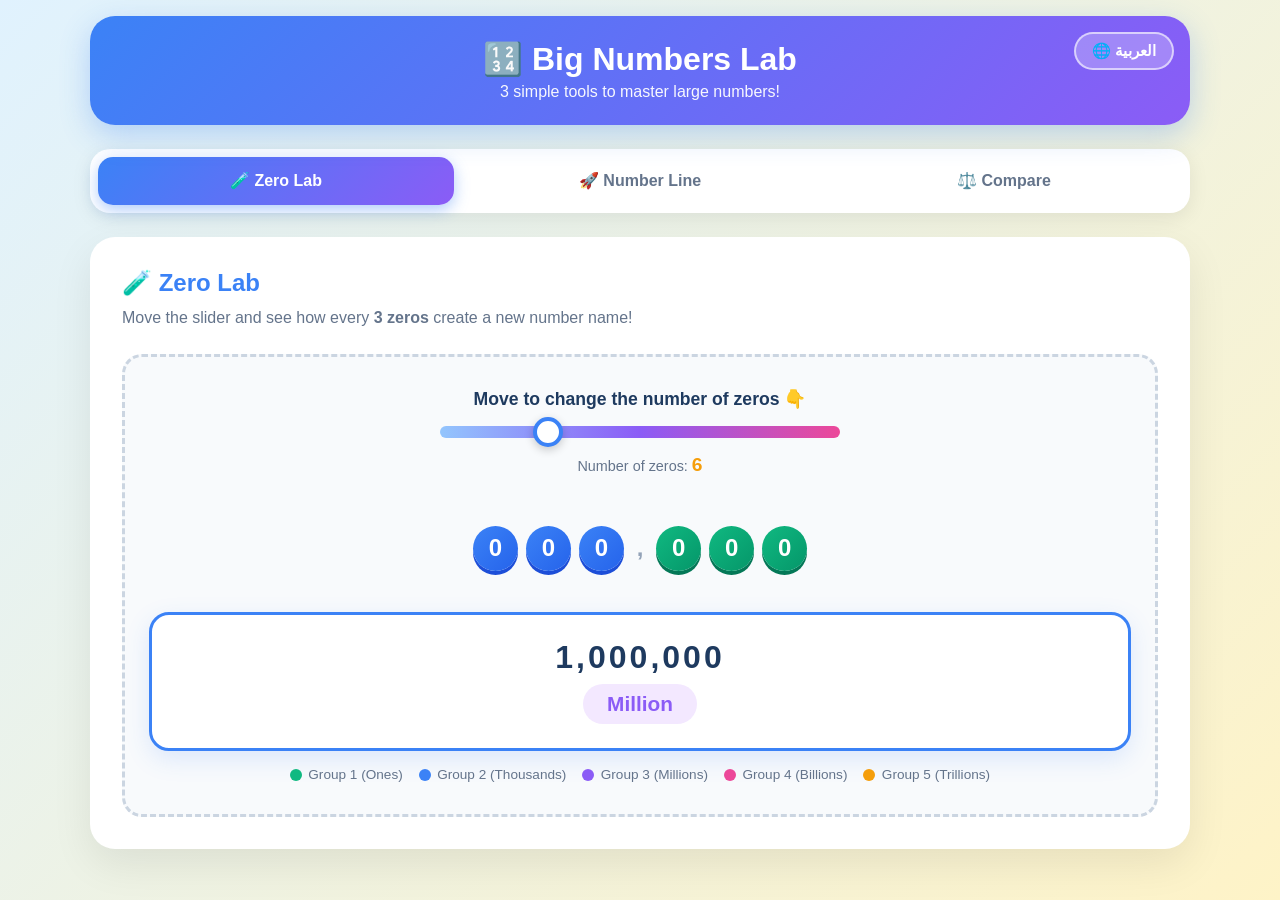
==== Big Numbers .html @ b0833a7b "grade 4" ====
<!DOCTYPE html>
<html lang="en" dir="ltr">
<head>
<meta charset="UTF-8">
<meta name="viewport" content="width=device-width, initial-scale=1.0">
<title>🔢 Big Numbers Lab — مختبر الأعداد الكبيرة</title>
<style>
  * { margin: 0; padding: 0; box-sizing: border-box; }

  body {
    font-family: 'Segoe UI', Tahoma, Arial, sans-serif;
    background: linear-gradient(135deg, #e0f2fe 0%, #fef3c7 100%);
    min-height: 100vh;
    padding: 1rem;
    color: #1e3a5f;
  }

  /* لما اللغة عربي، نغير اتجاه الصفحة والخط */
  body.lang-ar {
    direction: rtl;
    font-family: 'Segoe UI', Tahoma, 'Cairo', Arial, sans-serif;
  }

  .container {
    max-width: 1100px;
    margin: 0 auto;
  }

  header {
    text-align: center;
    padding: 1.5rem;
    background: linear-gradient(135deg, #3b82f6, #8b5cf6);
    color: white;
    border-radius: 25px;
    margin-bottom: 1.5rem;
    box-shadow: 0 10px 30px rgba(59, 130, 246, 0.3);
    position: relative;
  }

  header h1 { font-size: 2rem; margin-bottom: 0.3rem; }
  header p { opacity: 0.95; font-size: 1rem; }

  /* زر تبديل اللغة */
  .lang-toggle {
    position: absolute;
    top: 1rem;
    inset-inline-end: 1rem;
    background: rgba(255,255,255,0.25);
    border: 2px solid rgba(255,255,255,0.6);
    color: white;
    padding: 0.5rem 1rem;
    border-radius: 30px;
    font-weight: bold;
    cursor: pointer;
    font-family: inherit;
    font-size: 0.95rem;
    transition: all 0.2s;
  }
  .lang-toggle:hover { background: rgba(255,255,255,0.4); }

  /* ===== Tool Tabs ===== */
  .tabs {
    display: flex;
    gap: 0.5rem;
    margin-bottom: 1.5rem;
    background: white;
    padding: 0.5rem;
    border-radius: 20px;
    box-shadow: 0 5px 20px rgba(0,0,0,0.08);
    flex-wrap: wrap;
  }

  .tab-btn {
    flex: 1;
    min-width: 150px;
    padding: 0.9rem 1rem;
    border: none;
    background: transparent;
    color: #64748b;
    font-size: 1rem;
    font-weight: bold;
    cursor: pointer;
    border-radius: 15px;
    transition: all 0.3s;
    font-family: inherit;
    display: flex;
    align-items: center;
    justify-content: center;
    gap: 8px;
  }

  .tab-btn:hover { background: #f1f5f9; color: #3b82f6; }

  .tab-btn.active {
    background: linear-gradient(135deg, #3b82f6, #8b5cf6);
    color: white;
    box-shadow: 0 5px 15px rgba(59, 130, 246, 0.4);
  }

  /* ===== Tool Content ===== */
  .tool {
    background: white;
    border-radius: 25px;
    padding: 2rem;
    box-shadow: 0 15px 40px rgba(0,0,0,0.08);
    display: none;
  }

  .tool.active { display: block; animation: fadeIn 0.4s; }

  @keyframes fadeIn {
    from { opacity: 0; transform: translateY(10px); }
    to { opacity: 1; transform: translateY(0); }
  }

  .tool h2 {
    color: #3b82f6;
    margin-bottom: 0.5rem;
    font-size: 1.5rem;
    display: flex;
    align-items: center;
    gap: 10px;
  }

  .tool .desc {
    color: #64748b;
    margin-bottom: 1.5rem;
    font-size: 1rem;
    line-height: 1.6;
  }

  /* ============================================
     🛠️ Tool 1: Zero Lab
     ============================================ */
  .zero-lab {
    background: #f8fafc;
    border-radius: 20px;
    padding: 2rem 1.5rem;
    border: 3px dashed #cbd5e1;
  }

  .zero-slider {
    display: flex;
    flex-direction: column;
    align-items: center;
    gap: 1rem;
    margin-bottom: 2rem;
  }

  .slider-label {
    font-size: 1.1rem;
    font-weight: bold;
    color: #1e3a5f;
  }

  input[type="range"] {
    width: 100%;
    max-width: 400px;
    height: 12px;
    border-radius: 10px;
    background: linear-gradient(90deg, #93c5fd, #8b5cf6, #ec4899);
    outline: none;
    cursor: pointer;
    -webkit-appearance: none;
  }

  input[type="range"]::-webkit-slider-thumb {
    -webkit-appearance: none;
    width: 30px;
    height: 30px;
    border-radius: 50%;
    background: white;
    border: 4px solid #3b82f6;
    cursor: pointer;
    box-shadow: 0 3px 10px rgba(0,0,0,0.2);
  }

  .zeros-display {
    display: flex;
    flex-wrap: wrap;
    justify-content: center;
    gap: 0.5rem;
    margin-bottom: 1.5rem;
    min-height: 80px;
    align-items: center;
  }

  .zero-bubble {
    width: 45px;
    height: 45px;
    background: linear-gradient(135deg, #fbbf24, #f59e0b);
    color: white;
    border-radius: 50%;
    display: flex;
    align-items: center;
    justify-content: center;
    font-size: 1.5rem;
    font-weight: bold;
    box-shadow: 0 4px 0 #b45309, 0 8px 15px rgba(251, 191, 36, 0.3);
    animation: pop 0.3s;
  }

  @keyframes pop {
    0% { transform: scale(0); }
    70% { transform: scale(1.2); }
    100% { transform: scale(1); }
  }

  .group-separator {
    color: #94a3b8;
    font-size: 1.5rem;
    font-weight: bold;
    padding: 0 0.3rem;
  }

  .number-result {
    text-align: center;
    background: white;
    border-radius: 20px;
    padding: 1.5rem;
    border: 3px solid #3b82f6;
    box-shadow: 0 8px 25px rgba(59, 130, 246, 0.15);
  }

  .number-formatted {
    font-size: 2rem;
    font-weight: 900;
    color: #1e3a5f;
    letter-spacing: 3px;
    margin-bottom: 0.5rem;
    direction: ltr;      /* الأرقام دائمًا LTR */
    unicode-bidi: isolate;
    word-break: break-all;
  }

  .number-name {
    font-size: 1.3rem;
    color: #8b5cf6;
    font-weight: bold;
    padding: 0.5rem 1.5rem;
    background: #f3e8ff;
    border-radius: 30px;
    display: inline-block;
  }

  .groups-legend {
    display: flex;
    justify-content: center;
    gap: 1rem;
    margin-top: 1rem;
    flex-wrap: wrap;
  }

  .legend-item {
    display: flex;
    align-items: center;
    gap: 0.4rem;
    font-size: 0.85rem;
    color: #64748b;
  }

  .legend-dot {
    width: 12px;
    height: 12px;
    border-radius: 50%;
  }

  /* ============================================
     🛠️ Tool 2: Number Line
     ============================================ */
  .line-tool {
    background: #f0f9ff;
    border-radius: 20px;
    padding: 2rem 1.5rem;
    border: 3px dashed #7dd3fc;
  }

  .number-input-area {
    display: flex;
    gap: 1rem;
    justify-content: center;
    flex-wrap: wrap;
    margin-bottom: 2rem;
    align-items: center;
  }

  .number-input-area label {
    font-weight: bold;
    color: #0369a1;
  }

  .number-input-area input {
    padding: 0.7rem 1rem;
    border: 2px solid #7dd3fc;
    border-radius: 12px;
    font-size: 1rem;
    font-family: inherit;
    width: 200px;
    direction: ltr;      /* الأرقام دائمًا LTR */
    text-align: center;
  }

  .number-input-area input:focus {
    outline: none;
    border-color: #3b82f6;
    box-shadow: 0 0 0 3px rgba(59, 130, 246, 0.2);
  }

  .line-display {
    position: relative;
    margin: 3rem 0 2rem;
    padding: 0 1rem;
  }

  .line-axis {
    position: relative;
    height: 6px;
    background: #0369a1;
    border-radius: 5px;
    box-shadow: 0 3px 0 #075985;
  }

  .line-axis::after {
    content: "";
    position: absolute;
    right: -8px;
    top: -9px;
    border-right: 20px solid #0369a1;
    border-top: 12px solid transparent;
    border-bottom: 12px solid transparent;
  }

  .line-ticks {
    position: relative;
    height: 60px;
  }

  .line-tick {
    position: absolute;
    top: 0;
    width: 3px;
    height: 20px;
    background: #0369a1;
    transform: translateX(-50%);
  }

  .line-tick-label {
    position: absolute;
    top: 25px;
    transform: translateX(-50%);
    font-size: 0.8rem;
    color: #0369a1;
    font-weight: bold;
    white-space: nowrap;
    background: white;
    padding: 2px 6px;
    border-radius: 8px;
    border: 1px solid #bae6fd;
    direction: ltr;
  }

  .line-rocket {
    position: absolute;
    top: -55px;
    font-size: 2.5rem;
    transform: translateX(-50%);
    transition: left 0.8s cubic-bezier(0.34, 1.4, 0.64, 1);
    filter: drop-shadow(0 5px 10px rgba(0,0,0,0.2));
    z-index: 10;
  }

  .line-info {
    text-align: center;
    background: white;
    padding: 1rem;
    border-radius: 15px;
    border: 2px solid #bae6fd;
    margin-top: 1rem;
    font-size: 1.1rem;
    color: #0369a1;
    font-weight: bold;
    line-height: 1.6;
  }

  /* ============================================
     🛠️ Tool 3: Comparison
     ============================================ */
  .compare-tool {
    background: #fef3c7;
    border-radius: 20px;
    padding: 2rem 1.5rem;
    border: 3px dashed #fbbf24;
  }

  .compare-row {
    display: flex;
    align-items: center;
    justify-content: center;
    gap: 1rem;
    margin-bottom: 1.5rem;
    flex-wrap: wrap;
  }

  .num-box {
    background: white;
    padding: 1rem 1.5rem;
    border-radius: 15px;
    font-size: 1.3rem;
    font-weight: bold;
    color: #1e3a5f;
    border: 3px solid #94a3b8;
    box-shadow: 0 4px 0 #94a3b8;
    direction: ltr;      /* الأرقام دائمًا LTR */
    unicode-bidi: isolate;
    min-width: 140px;
    text-align: center;
  }

  .num-box.highlight {
    border-color: #10b981;
    box-shadow: 0 4px 0 #10b981;
    color: #065f46;
    background: #ecfdf5;
  }

  .sign-btn {
    width: 70px;
    height: 70px;
    border-radius: 50%;
    border: 3px solid #94a3b8;
    background: white;
    font-size: 2rem;
    font-weight: bold;
    color: #64748b;
    cursor: pointer;
    transition: all 0.2s;
    font-family: inherit;
    box-shadow: 0 5px 0 #94a3b8;
    display: flex;
    align-items: center;
    justify-content: center;
  }

  .sign-btn:hover {
    transform: translateY(-3px);
    box-shadow: 0 8px 0 #94a3b8;
  }

  .sign-btn.correct {
    background: #10b981;
    color: white;
    border-color: #047857;
    box-shadow: 0 5px 0 #047857;
    animation: bounce 0.5s;
  }

  .sign-btn.wrong {
    background: #ef4444;
    color: white;
    border-color: #b91c1c;
    box-shadow: 0 5px 0 #b91c1c;
    animation: shake 0.5s;
  }

  @keyframes bounce {
    0%, 100% { transform: translateY(0); }
    50% { transform: translateY(-15px); }
  }

  @keyframes shake {
    0%, 100% { transform: translateX(0); }
    25% { transform: translateX(-10px); }
    75% { transform: translateX(10px); }
  }

  .compare-feedback {
    text-align: center;
    font-size: 1.2rem;
    font-weight: bold;
    padding: 1rem;
    border-radius: 15px;
    margin-top: 1rem;
    min-height: 60px;
    display: flex;
    align-items: center;
    justify-content: center;
    transition: all 0.3s;
  }

  .compare-feedback.success {
    background: #d1fae5;
    color: #065f46;
  }

  .compare-feedback.error {
    background: #fee2e2;
    color: #991b1b;
  }

  .new-question {
    display: block;
    margin: 1.5rem auto 0;
    padding: 0.9rem 2rem;
    background: linear-gradient(135deg, #f59e0b, #ef4444);
    color: white;
    border: none;
    border-radius: 50px;
    font-size: 1.1rem;
    font-weight: bold;
    cursor: pointer;
    font-family: inherit;
    box-shadow: 0 5px 0 #b45309;
    transition: all 0.2s;
  }

  .new-question:hover {
    transform: translateY(-3px);
    box-shadow: 0 8px 0 #b45309;
  }

  .new-question:active {
    transform: translateY(3px);
    box-shadow: 0 2px 0 #b45309;
  }

  /* Responsive */
  @media (max-width: 700px) {
    header h1 { font-size: 1.4rem; }
    .tool { padding: 1.2rem; }
    .number-formatted { font-size: 1.3rem; letter-spacing: 1px; }
    .num-box { font-size: 1rem; padding: 0.7rem 1rem; min-width: 100px; }
    .sign-btn { width: 55px; height: 55px; font-size: 1.5rem; }
    .zero-bubble { width: 35px; height: 35px; font-size: 1.1rem; }
  }
</style>
</head>
<body>

<div class="container">

  <header>
    <button class="lang-toggle" id="langToggle">🌐 العربية</button>
    <h1 data-i18n="title">🔢 Big Numbers Lab</h1>
    <p data-i18n="subtitle">3 simple tools to master large numbers!</p>
  </header>

  <!-- Tabs -->
  <div class="tabs">
    <button class="tab-btn active" data-tool="zeros" data-i18n="tabZeros">🧪 Zero Lab</button>
    <button class="tab-btn" data-tool="line" data-i18n="tabLine">🚀 Number Line</button>
    <button class="tab-btn" data-tool="compare" data-i18n="tabCompare">⚖️ Compare</button>
  </div>

  <!-- ============================================
       🛠️ Tool 1: Zero Lab
       ============================================ -->
  <div class="tool active" id="tool-zeros">
    <h2 data-i18n="zerosTitle">🧪 Zero Lab</h2>
    <p class="desc" data-i18n-html="zerosDesc">
      Move the slider and see how every <strong>3 zeros</strong> create a new number name!
    </p>

    <div class="zero-lab">

      <div class="zero-slider">
        <div class="slider-label" data-i18n="sliderLabel">Move to change the number of zeros 👇</div>
        <input type="range" id="zeroSlider" min="3" max="15" value="6" step="3">
        <div style="color:#64748b; font-size:0.9rem;">
          <span data-i18n="zerosCountLabel">Number of zeros:</span>
          <strong id="zerosCount" style="color:#f59e0b; font-size:1.2rem;">6</strong>
        </div>
      </div>

      <div class="zeros-display" id="zerosDisplay"></div>

      <div class="number-result">
        <div class="number-formatted" id="formattedNumber">1,000,000</div>
        <div class="number-name" id="numberName">Million</div>
      </div>

      <div class="groups-legend">
        <div class="legend-item">
          <div class="legend-dot" style="background:#10b981;"></div>
          <span data-i18n="legendOnes">Group 1 (Ones)</span>
        </div>
        <div class="legend-item">
          <div class="legend-dot" style="background:#3b82f6;"></div>
          <span data-i18n="legendThousands">Group 2 (Thousands)</span>
        </div>
        <div class="legend-item">
          <div class="legend-dot" style="background:#8b5cf6;"></div>
          <span data-i18n="legendMillions">Group 3 (Millions)</span>
        </div>
        <div class="legend-item">
          <div class="legend-dot" style="background:#ec4899;"></div>
          <span data-i18n="legendBillions">Group 4 (Billions)</span>
        </div>
        <div class="legend-item">
          <div class="legend-dot" style="background:#f59e0b;"></div>
          <span data-i18n="legendTrillions">Group 5 (Trillions)</span>
        </div>
      </div>

    </div>
  </div>

  <!-- ============================================
       🛠️ Tool 2: Number Line
       ============================================ -->
  <div class="tool" id="tool-line">
    <h2 data-i18n="lineTitle">🚀 Number Line</h2>
    <p class="desc" data-i18n="lineDesc">
      Type any big number, and we'll draw it on a number line to see where the rocket stops!
    </p>

    <div class="line-tool">

      <div class="number-input-area">
        <label data-i18n="enterNumber">Enter a number:</label>
        <input type="text" id="numberInput" value="300000000" placeholder="e.g. 300000000">
        <button class="new-question" style="margin:0; padding: 0.7rem 1.5rem;" id="drawBtn" data-i18n="drawBtn">🚀 Draw!</button>
      </div>

      <div class="line-display">
        <div class="line-rocket" id="lineRocket" style="left: 0%;">🚀</div>
        <div class="line-axis"></div>
        <div class="line-ticks" id="lineTicks"></div>
      </div>

      <div class="line-info" id="lineInfo" data-i18n="lineInfoDefault">
        Type a number and press "Draw"
      </div>

    </div>
  </div>

  <!-- ============================================
       🛠️ Tool 3: Comparison
       ============================================ -->
  <div class="tool" id="tool-compare">
    <h2 data-i18n="compareTitle">⚖️ Compare</h2>
    <p class="desc" data-i18n-html="compareDesc">
      Compare two numbers and pick the correct sign: <strong>&gt;</strong> (greater than),
      <strong>&lt;</strong> (less than), or <strong>=</strong> (equal to).
    </p>

    <div class="compare-tool">
      <div class="compare-row">
        <div class="num-box" id="numLeft">110,950,000</div>
        <button class="sign-btn" data-sign="&gt;" id="btnGt">&gt;</button>
        <button class="sign-btn" data-sign="&lt;" id="btnLt">&lt;</button>
        <button class="sign-btn" data-sign="=" id="btnEq">=</button>
        <div class="num-box" id="numRight">111,095,000</div>
      </div>

      <div class="compare-feedback" id="compareFeedback" data-i18n="comparePick">
        Pick the correct sign 👆
      </div>

      <button class="new-question" id="newQuestionBtn" data-i18n="newQuestion">🎲 New Question</button>
    </div>
  </div>

</div>

<script>
  // ============================================
  // 🌐 الترجمة / i18n
  // ============================================
  const translations = {
    en: {
      title: '🔢 Big Numbers Lab',
      subtitle: '3 simple tools to master large numbers!',
      tabZeros: '🧪 Zero Lab',
      tabLine: '🚀 Number Line',
      tabCompare: '⚖️ Compare',
      zerosTitle: '🧪 Zero Lab',
      zerosDesc: 'Move the slider and see how every <strong>3 zeros</strong> create a new number name!',
      sliderLabel: 'Move to change the number of zeros 👇',
      zerosCountLabel: 'Number of zeros:',
      legendOnes: 'Group 1 (Ones)',
      legendThousands: 'Group 2 (Thousands)',
      legendMillions: 'Group 3 (Millions)',
      legendBillions: 'Group 4 (Billions)',
      legendTrillions: 'Group 5 (Trillions)',
      lineTitle: '🚀 Number Line',
      lineDesc: "Type any big number, and we'll draw it on a number line to see where the rocket stops!",
      enterNumber: 'Enter a number:',
      drawBtn: '🚀 Draw!',
      lineInfoDefault: 'Type a number and press "Draw"',
      compareTitle: '⚖️ Compare',
      compareDesc: 'Compare two numbers and pick the correct sign: <strong>&gt;</strong> (greater than), <strong>&lt;</strong> (less than), or <strong>=</strong> (equal to).',
      comparePick: 'Pick the correct sign 👆',
      newQuestion: '🎲 New Question',
      // أسماء الأعداد
      thousand: 'Thousand',
      million: 'Million',
      billion: 'Billion',
      trillion: 'Trillion',
      quadrillion: 'Quadrillion',
      // رسائل
      invalidNumber: '⚠️ Please enter a valid number greater than zero',
      numberOnScale: (formatted, scaleName, percent) =>
        `🎯 The number <strong>${formatted}</strong> on a scale from 0 to <strong>${scaleName}</strong><br>The rocket has traveled <strong>${percent}%</strong> of the journey`,
      correctMsg: '🎉 Correct! You are a genius!',
      wrongMsg: (sign) => `❌ Try again! The correct sign is ${sign}`,
      langBtn: '🌐 العربية',
    },
    ar: {
      title: '🔢 مختبر الأعداد الكبيرة',
      subtitle: '٣ أدوات بسيطة لإتقان الأعداد الكبيرة!',
      tabZeros: '🧪 مختبر الأصفار',
      tabLine: '🚀 خط الأعداد',
      tabCompare: '⚖️ قارن',
      zerosTitle: '🧪 مختبر الأصفار',
      zerosDesc: 'حرّك المؤشر وشاهد كيف كل <strong>٣ أصفار</strong> تصنع اسم عدد جديد!',
      sliderLabel: 'حرّك لتغيير عدد الأصفار 👇',
      zerosCountLabel: 'عدد الأصفار:',
      legendOnes: 'المجموعة ١ (الآحاد)',
      legendThousands: 'المجموعة ٢ (الآلاف)',
      legendMillions: 'المجموعة ٣ (الملايين)',
      legendBillions: 'المجموعة ٤ (المليارات)',
      legendTrillions: 'المجموعة ٥ (التريليونات)',
      lineTitle: '🚀 خط الأعداد',
      lineDesc: 'اكتب أي عدد كبير، وسنرسمه على خط الأعداد لنرى أين يتوقف الصاروخ!',
      enterNumber: 'أدخل عددًا:',
      drawBtn: '🚀 ارسم!',
      lineInfoDefault: 'اكتب عددًا واضغط "ارسم"',
      compareTitle: '⚖️ قارن',
      compareDesc: 'قارن بين عددين واختر الإشارة الصحيحة: <strong>&gt;</strong> (أكبر من)، <strong>&lt;</strong> (أصغر من)، أو <strong>=</strong> (يساوي).',
      comparePick: 'اختر الإشارة الصحيحة 👆',
      newQuestion: '🎲 سؤال جديد',
      thousand: 'ألف',
      million: 'مليون',
      billion: 'مليار',
      trillion: 'تريليون',
      quadrillion: 'كوادريليون',
      invalidNumber: '⚠️ من فضلك أدخل عددًا صحيحًا أكبر من صفر',
      numberOnScale: (formatted, scaleName, percent) =>
        `🎯 العدد <strong>${formatted}</strong> على مقياس من 0 إلى <strong>${scaleName}</strong><br>قطع الصاروخ <strong>${percent}%</strong> من الرحلة`,
      correctMsg: '🎉 إجابة صحيحة! أنت عبقري!',
      wrongMsg: (sign) => `❌ حاول مرة أخرى! الإشارة الصحيحة هي ${sign}`,
      langBtn: '🌐 English',
    }
  };

  let currentLang = 'en';
  const t = (key) => translations[currentLang][key];

  function applyLanguage(lang) {
    currentLang = lang;
    document.documentElement.lang = lang;
    document.body.classList.toggle('lang-ar', lang === 'ar');
    document.body.dir = lang === 'ar' ? 'rtl' : 'ltr';

    // النصوص العادية
    document.querySelectorAll('[data-i18n]').forEach(el => {
      const key = el.dataset.i18n;
      if (translations[lang][key] !== undefined) {
        el.textContent = translations[lang][key];
      }
    });
    // النصوص التي تحتوي HTML
    document.querySelectorAll('[data-i18n-html]').forEach(el => {
      const key = el.dataset.i18nHtml;
      if (translations[lang][key] !== undefined) {
        el.innerHTML = translations[lang][key];
      }
    });

    // زر اللغة
    document.getElementById('langToggle').textContent = t('langBtn');

    // إعادة رسم العناصر الديناميكية باللغة الجديدة
    updateZeros();
    drawNumberLine();
    generateQuestion(true); // true = لا نعيد اختيار أرقام جديدة، فقط نعيد تطبيق النصوص
  }

  document.getElementById('langToggle').addEventListener('click', () => {
    applyLanguage(currentLang === 'en' ? 'ar' : 'en');
  });

  // ============================================
  // 🎯 Tabs
  // ============================================
  document.querySelectorAll('.tab-btn').forEach(btn => {
    btn.addEventListener('click', () => {
      document.querySelectorAll('.tab-btn').forEach(b => b.classList.remove('active'));
      document.querySelectorAll('.tool').forEach(t => t.classList.remove('active'));
      btn.classList.add('active');
      document.getElementById('tool-' + btn.dataset.tool).classList.add('active');
    });
  });

  // ============================================
  // 🛠️ Tool 1: Zero Lab
  // ============================================
  const zeroSlider = document.getElementById('zeroSlider');
  const zerosCount = document.getElementById('zerosCount');
  const zerosDisplay = document.getElementById('zerosDisplay');
  const formattedNumber = document.getElementById('formattedNumber');
  const numberName = document.getElementById('numberName');

  const groupColors = [
    { bg: 'linear-gradient(135deg, #10b981, #059669)', shadow: '0 4px 0 #047857' },
    { bg: 'linear-gradient(135deg, #3b82f6, #2563eb)', shadow: '0 4px 0 #1d4ed8' },
    { bg: 'linear-gradient(135deg, #8b5cf6, #7c3aed)', shadow: '0 4px 0 #6d28d9' },
    { bg: 'linear-gradient(135deg, #ec4899, #db2777)', shadow: '0 4px 0 #be185d' },
    { bg: 'linear-gradient(135deg, #f59e0b, #d97706)', shadow: '0 4px 0 #b45309' }
  ];

  // مفاتيح أسماء الأعداد حسب عدد الأصفار
  const numberNameKeys = {
    3:  'thousand',
    6:  'million',
    9:  'billion',
    12: 'trillion',
    15: 'quadrillion'
  };

  function updateZeros() {
    const count = parseInt(zeroSlider.value);
    // الأرقام دائمًا إنجليزية (Western digits)
    zerosCount.textContent = String(count);

    zerosDisplay.innerHTML = '';

    const groups = count / 3;

    for (let g = 0; g < groups; g++) {
      for (let i = 0; i < 3; i++) {
        const bubble = document.createElement('div');
        bubble.className = 'zero-bubble';
        bubble.textContent = '0';
        const colorIndex = groups - 1 - g;
        bubble.style.background = groupColors[colorIndex].bg;
        bubble.style.boxShadow = groupColors[colorIndex].shadow;
        bubble.style.animationDelay = (g * 3 + i) * 0.05 + 's';
        zerosDisplay.appendChild(bubble);
      }

      if (g < groups - 1) {
        const sep = document.createElement('div');
        sep.className = 'group-separator';
        sep.textContent = ',';
        zerosDisplay.appendChild(sep);
      }
    }

    const numStr = '1' + '0'.repeat(count);
    formattedNumber.textContent = formatWithCommas(numStr);

    const key = numberNameKeys[count];
    numberName.textContent = key ? t(key) : '...';
  }

  function formatWithCommas(numStr) {
    // نستخدم الأرقام الإنجليزية دائمًا
    return numStr.replace(/\B(?=(\d{3})+(?!\d))/g, ',');
  }

  zeroSlider.addEventListener('input', updateZeros);

  // ============================================
  // 🛠️ Tool 2: Number Line
  // ============================================
  const numberInput = document.getElementById('numberInput');
  const drawBtn = document.getElementById('drawBtn');
  const lineTicks = document.getElementById('lineTicks');
  const lineRocket = document.getElementById('lineRocket');
  const lineInfo = document.getElementById('lineInfo');

  // أسماء المقاييس حسب اللغة
  const scaleNames = {
    en: {
      b1: '1 Billion', b2: '2 Billion', b5: '5 Billion', b10: '10 Billion',
      m1: '1 Million', m10: '10 Million', m100: '100 Million', mB: '1 Billion',
      t10: '10 Thousand', t100: '100 Thousand', tM: '1 Million',
      hundred: '100'
    },
    ar: {
      b1: 'مليار واحد', b2: 'ملياران', b5: '٥ مليارات', b10: '١٠ مليارات',
      m1: 'مليون واحد', m10: '١٠ ملايين', m100: '١٠٠ مليون', mB: 'مليار واحد',
      t10: '١٠ آلاف', t100: '١٠٠ ألف', tM: 'مليون واحد',
      hundred: '١٠٠'
    }
  };

  function drawNumberLine() {
    let num = parseFloat(numberInput.value.replace(/,/g, ''));

    if (isNaN(num) || num <= 0) {
      lineInfo.textContent = t('invalidNumber');
      return;
    }

    let max, step, scaleKey;

    if (num >= 1_000_000_000) {
      const billions = num / 1_000_000_000;
      if (billions <= 1) { max = 1_000_000_000; step = 200_000_000; scaleKey = 'b1'; }
      else if (billions <= 2) { max = 2_000_000_000; step = 400_000_000; scaleKey = 'b2'; }
      else if (billions <= 5) { max = 5_000_000_000; step = 1_000_000_000; scaleKey = 'b5'; }
      else { max = 10_000_000_000; step = 2_000_000_000; scaleKey = 'b10'; }
    } else if (num >= 1_000_000) {
      const millions = num / 1_000_000;
      if (millions <= 1) { max = 1_000_000; step = 200_000; scaleKey = 'm1'; }
      else if (millions <= 10) { max = 10_000_000; step = 1_000_000; scaleKey = 'm10'; }
      else if (millions <= 100) { max = 100_000_000; step = 10_000_000; scaleKey = 'm100'; }
      else { max = 1_000_000_000; step = 100_000_000; scaleKey = 'mB'; }
    } else if (num >= 1_000) {
      const thousands = num / 1_000;
      if (thousands <= 10) { max = 10_000; step = 2_000; scaleKey = 't10'; }
      else if (thousands <= 100) { max = 100_000; step = 20_000; scaleKey = 't100'; }
      else { max = 1_000_000; step = 200_000; scaleKey = 'tM'; }
    } else {
      max = 100; step = 20; scaleKey = 'hundred';
    }

    const scaleName = scaleNames[currentLang][scaleKey];

    lineTicks.innerHTML = '';
    const tickCount = max / step;
    for (let i = 0; i <= tickCount; i++) {
      const value = i * step;
      const percent = (value / max) * 100;

      const tick = document.createElement('div');
      tick.className = 'line-tick';
      tick.style.left = percent + '%';
      lineTicks.appendChild(tick);

      const label = document.createElement('div');
      label.className = 'line-tick-label';
      label.style.left = percent + '%';
      label.textContent = formatShort(value);
      lineTicks.appendChild(label);
    }

    const rocketPercent = Math.min(100, Math.max(0, (num / max) * 100));
    lineRocket.style.left = rocketPercent + '%';

    const percentOfScale = Math.round((num / max) * 100);
    // الأرقام دائمًا إنجليزية
    lineInfo.innerHTML = t('numberOnScale')(formatWithCommas(String(num)), scaleName, percentOfScale);
  }

  function formatShort(num) {
    // نستخدم الاختصارات الإنجليزية دائمًا (K, M, B) للحفاظ على الأرقام لاتينية
    if (num >= 1_000_000_000) return (num / 1_000_000_000) + 'B';
    if (num >= 1_000_000) return (num / 1_000_000) + 'M';
    if (num >= 1_000) return (num / 1_000) + 'K';
    return num.toString();
  }

  drawBtn.addEventListener('click', drawNumberLine);
  numberInput.addEventListener('keypress', e => {
    if (e.key === 'Enter') drawNumberLine();
  });

  // ============================================
  // 🛠️ Tool 3: Comparison
  // ============================================
  const numLeft = document.getElementById('numLeft');
  const numRight = document.getElementById('numRight');
  const compareFeedback = document.getElementById('compareFeedback');
  const signBtns = document.querySelectorAll('.sign-btn');
  const newQuestionBtn = document.getElementById('newQuestionBtn');

  let currentAnswer = null;
  let currentPair = null;

  const numberPairs = [
    [110950000, 111095000],
    [213610000, 203161000],
    [5000000, 5000000],
    [900000000, 899999999],
    [1500000000, 1500000000],
    [75000000, 750000000],
    [1000000, 999999],
    [2500000000, 2500000000]
  ];

  function generateQuestion(keepPair = false) {
    if (!keepPair || !currentPair) {
      currentPair = numberPairs[Math.floor(Math.random() * numberPairs.length)];
    }
    const [left, right] = currentPair;

    // الأرقام دائمًا إنجليزية
    numLeft.textContent = formatWithCommas(String(left));
    numRight.textContent = formatWithCommas(String(right));

    if (left > right) currentAnswer = '>';
    else if (left < right) currentAnswer = '<';
    else currentAnswer = '=';

    signBtns.forEach(btn => {
      btn.classList.remove('correct', 'wrong');
    });

    compareFeedback.textContent = t('comparePick');
    compareFeedback.className = 'compare-feedback';
  }

  signBtns.forEach(btn => {
    btn.addEventListener('click', () => {
      const chosen = btn.dataset.sign;
      signBtns.forEach(b => b.classList.remove('correct', 'wrong'));

      if (chosen === currentAnswer) {
        btn.classList.add('correct');
        compareFeedback.textContent = t('correctMsg');
        compareFeedback.className = 'compare-feedback success';
      } else {
        btn.classList.add('wrong');
        const correctBtn = Array.from(signBtns).find(b => b.dataset.sign === currentAnswer);
        if (correctBtn) correctBtn.classList.add('correct');
        compareFeedback.textContent = t('wrongMsg')(currentAnswer);
        compareFeedback.className = 'compare-feedback error';
      }
    });
  });

  newQuestionBtn.addEventListener('click', () => generateQuestion(false));

  // ============================================
  // 🚀 التهيئة الأولى
  // ============================================
  applyLanguage('en');
  setTimeout(() => { drawNumberLine(); }, 100);
</script>
</body>
</html>
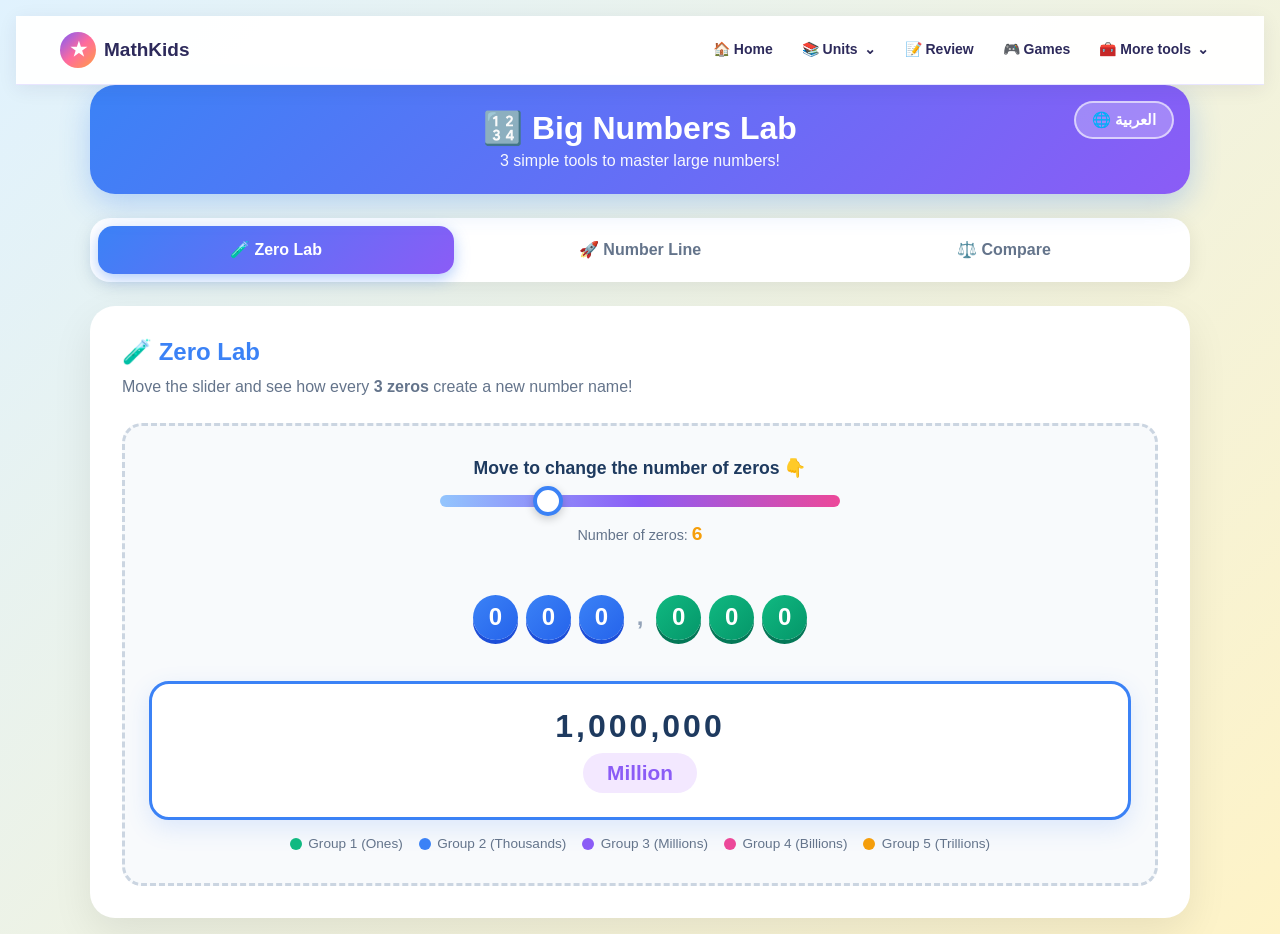
==== commit 958b3c57: "grade 4" ====
--- a/Big Numbers .html
+++ b/Big Numbers .html
@@ -4,6 +4,8 @@
 <meta charset="UTF-8">
 <meta name="viewport" content="width=device-width, initial-scale=1.0">
 <title>🔢 Big Numbers Lab — مختبر الأعداد الكبيرة</title>
+<link rel="stylesheet" href="site-nav.css">
+<script src="site-nav.js" defer></script>
 <style>
   * { margin: 0; padding: 0; box-sizing: border-box; }
 
@@ -535,6 +537,7 @@
 </style>
 </head>
 <body>
+<div id="site-nav-root"></div>
 
 <div class="container">
 
--- a/site-nav.css
+++ b/site-nav.css
@@ -0,0 +1,33 @@
+#site-nav-root { width: 100%; flex: 0 0 auto; position: sticky; top: 0; z-index: 5000; }
+.site-nav { position: relative; width: 100%; background: rgba(255,255,255,.97); border-bottom: 1px solid #E8E5FF; box-shadow: 0 4px 18px rgba(45,42,91,.08); color: #2D2A5B; font: 700 14px/1.4 'Nunito','Cairo','Segoe UI',sans-serif; }
+.site-nav *, .site-nav *::before, .site-nav *::after { box-sizing: border-box; }
+.site-nav-inner { width: min(1200px,100%); min-height: 68px; margin: auto; padding: 9px 20px; display: flex; align-items: center; gap: 18px; }
+.site-brand { display: inline-flex; align-items: center; gap: 8px; flex: 0 0 auto; color: #2D2A5B; text-decoration: none; font-size: 19px; font-weight: 900; white-space: nowrap; }
+.site-brand-mark { width: 36px; aspect-ratio: 1; display: grid; place-items: center; border-radius: 50%; color: #fff; background: linear-gradient(135deg,#7C5CFC,#FF6B9D,#FF9F43); }
+.site-nav-links { display: flex; align-items: center; justify-content: flex-end; gap: 7px; flex: 1; min-width: 0; }
+.site-nav a, .site-nav summary { color: #2D2A5B; text-decoration: none; }
+.site-nav-link, .site-nav summary { display: inline-flex; align-items: center; gap: 6px; min-height: 40px; padding: 8px 11px; border: 0; border-radius: 12px; background: transparent; font: inherit; white-space: nowrap; cursor: pointer; }
+.site-nav-link:hover, .site-nav summary:hover, .site-nav details[open] > summary { background: #EDE8FF; color: #5B3FD6; }
+.site-nav details { position: relative; }
+.site-nav summary { list-style: none; }
+.site-nav summary::-webkit-details-marker { display: none; }
+.site-nav-panel { position: absolute; top: calc(100% + 8px); inset-inline-start: 0; width: min(670px,calc(100vw - 32px)); padding: 14px; display: grid; grid-template-columns: repeat(2,minmax(0,1fr)); gap: 10px; background: #fff; border: 1px solid #E8E5FF; border-radius: 16px; box-shadow: 0 16px 38px rgba(45,42,91,.18); }
+.site-nav-unit { min-width: 0; padding: 12px; border-radius: 12px; background: #F8F7FF; }
+.site-nav-unit:nth-child(4n+2) { background: #FFF4F7; }
+.site-nav-unit:nth-child(4n+3) { background: #F0FAF3; }
+.site-nav-unit:nth-child(4n+4) { background: #FFF8E8; }
+.site-nav-unit h3 { margin: 0 0 8px; color: #5B3FD6; font-size: 14px; }
+.site-nav-unit-actions { display: flex; flex-wrap: wrap; gap: 6px; }
+.site-nav-unit-actions a, .site-nav-tools a { display: inline-flex; padding: 6px 9px; border-radius: 9px; background: #fff; font-size: 12px; font-weight: 800; }
+.site-nav-unit-actions a:hover, .site-nav-tools a:hover { color: #5B3FD6; box-shadow: 0 2px 9px rgba(45,42,91,.12); }
+.site-nav-tools { position: absolute; top: calc(100% + 8px); inset-inline-end: 0; width: 220px; padding: 10px; display: grid; gap: 6px; background: #fff; border: 1px solid #E8E5FF; border-radius: 14px; box-shadow: 0 16px 38px rgba(45,42,91,.18); }
+.site-nav-tools a { font-size: 13px; }
+@media (max-width: 760px) {
+  .site-nav-inner { min-height: 58px; padding: 8px 12px; flex-wrap: wrap; gap: 4px 12px; }
+  .site-brand { font-size: 17px; }
+  .site-nav-links { order: 2; width: 100%; flex: 1 0 100%; justify-content: flex-start; overflow-x: auto; }
+  .site-nav-link, .site-nav summary { padding: 7px 9px; }
+  .site-nav-panel { position: fixed; top: 105px; inset-inline: 8px; width: auto; max-height: calc(100vh - 120px); overflow-y: auto; }
+  .site-nav-tools { position: fixed; top: 105px; inset-inline-end: 8px; max-height: calc(100vh - 120px); overflow-y: auto; }
+}
+@media (max-width: 430px) { .site-nav-panel { grid-template-columns: 1fr; } }
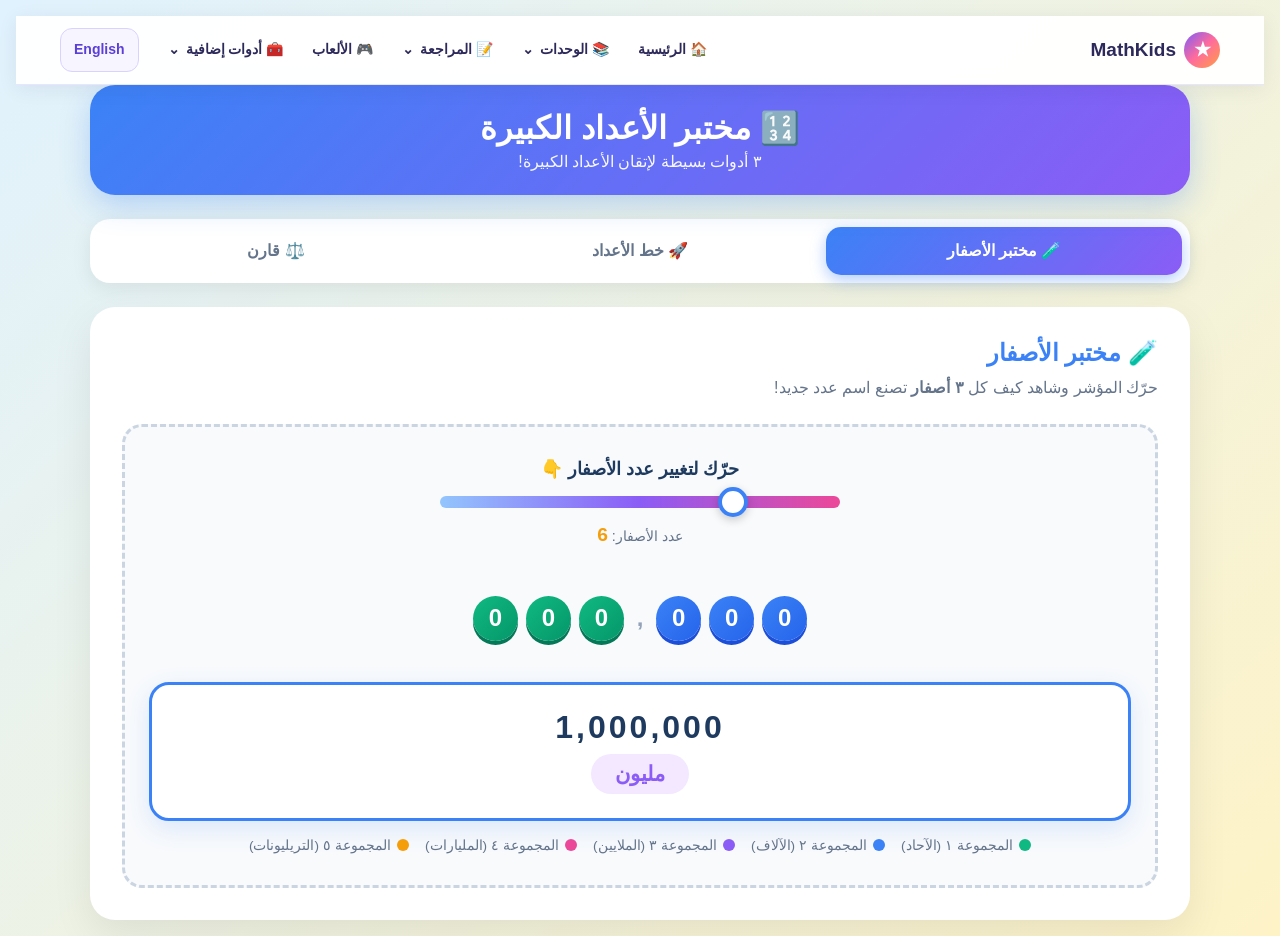
==== commit 2cc74fa1: "trans" ====
--- a/Big Numbers .html
+++ b/Big Numbers .html
@@ -42,24 +42,6 @@
   header h1 { font-size: 2rem; margin-bottom: 0.3rem; }
   header p { opacity: 0.95; font-size: 1rem; }
 
-  /* زر تبديل اللغة */
-  .lang-toggle {
-    position: absolute;
-    top: 1rem;
-    inset-inline-end: 1rem;
-    background: rgba(255,255,255,0.25);
-    border: 2px solid rgba(255,255,255,0.6);
-    color: white;
-    padding: 0.5rem 1rem;
-    border-radius: 30px;
-    font-weight: bold;
-    cursor: pointer;
-    font-family: inherit;
-    font-size: 0.95rem;
-    transition: all 0.2s;
-  }
-  .lang-toggle:hover { background: rgba(255,255,255,0.4); }
-
   /* ===== Tool Tabs ===== */
   .tabs {
     display: flex;
@@ -542,7 +524,6 @@
 <div class="container">
 
   <header>
-    <button class="lang-toggle" id="langToggle">🌐 العربية</button>
     <h1 data-i18n="title">🔢 Big Numbers Lab</h1>
     <p data-i18n="subtitle">3 simple tools to master large numbers!</p>
   </header>
@@ -771,17 +752,14 @@
       }
     });
 
-    // زر اللغة
-    document.getElementById('langToggle').textContent = t('langBtn');
-
     // إعادة رسم العناصر الديناميكية باللغة الجديدة
     updateZeros();
     drawNumberLine();
     generateQuestion(true); // true = لا نعيد اختيار أرقام جديدة، فقط نعيد تطبيق النصوص
   }
 
-  document.getElementById('langToggle').addEventListener('click', () => {
-    applyLanguage(currentLang === 'en' ? 'ar' : 'en');
+  window.addEventListener('mathkids:languagechange', event => {
+    if (event.detail.language !== currentLang) applyLanguage(event.detail.language);
   });
 
   // ============================================
--- a/site-nav.css
+++ b/site-nav.css
@@ -6,7 +6,11 @@
 .site-brand-mark { width: 36px; aspect-ratio: 1; display: grid; place-items: center; border-radius: 50%; color: #fff; background: linear-gradient(135deg,#7C5CFC,#FF6B9D,#FF9F43); }
 .site-nav-links { display: flex; align-items: center; justify-content: flex-end; gap: 7px; flex: 1; min-width: 0; }
 .site-nav a, .site-nav summary { color: #2D2A5B; text-decoration: none; }
-.site-nav-link, .site-nav summary { display: inline-flex; align-items: center; gap: 6px; min-height: 40px; padding: 8px 11px; border: 0; border-radius: 12px; background: transparent; font: inherit; white-space: nowrap; cursor: pointer; }
+.site-nav-link, .site-nav summary { display: inline-flex; align-items: center; gap: 6px; min-height: 44px; padding: 8px 11px; border: 0; border-radius: 12px; background: transparent; font: inherit; white-space: nowrap; cursor: pointer; }
+.site-nav-language { min-height: 44px; padding: 8px 13px; border: 1px solid #D9D2FF; border-radius: 12px; background: #F7F5FF; color: #5B3FD6; font: inherit; font-weight: 900; white-space: nowrap; cursor: pointer; transition: background .2s, color .2s, transform .2s; }
+.site-nav-language:hover { background: #5B3FD6; color: #fff; transform: translateY(-1px); }
+.site-nav-language:focus-visible { outline: 3px solid #FF9F43; outline-offset: 2px; }
+.site-nav-link:focus-visible, .site-nav summary:focus-visible, .site-nav-panel a:focus-visible, .site-nav-tools a:focus-visible { outline: 3px solid #FF9F43; outline-offset: 2px; }
 .site-nav-link:hover, .site-nav summary:hover, .site-nav details[open] > summary { background: #EDE8FF; color: #5B3FD6; }
 .site-nav details { position: relative; }
 .site-nav summary { list-style: none; }
@@ -25,9 +29,14 @@
 @media (max-width: 760px) {
   .site-nav-inner { min-height: 58px; padding: 8px 12px; flex-wrap: wrap; gap: 4px 12px; }
   .site-brand { font-size: 17px; }
+  .site-nav-language { order: 1; margin-inline-start: auto; }
   .site-nav-links { order: 2; width: 100%; flex: 1 0 100%; justify-content: flex-start; overflow-x: auto; }
   .site-nav-link, .site-nav summary { padding: 7px 9px; }
   .site-nav-panel { position: fixed; top: 105px; inset-inline: 8px; width: auto; max-height: calc(100vh - 120px); overflow-y: auto; }
   .site-nav-tools { position: fixed; top: 105px; inset-inline-end: 8px; max-height: calc(100vh - 120px); overflow-y: auto; }
 }
 @media (max-width: 430px) { .site-nav-panel { grid-template-columns: 1fr; } }
+@media (prefers-reduced-motion: reduce) {
+  .site-nav-language { transition: none; }
+  .site-nav-language:hover { transform: none; }
+}
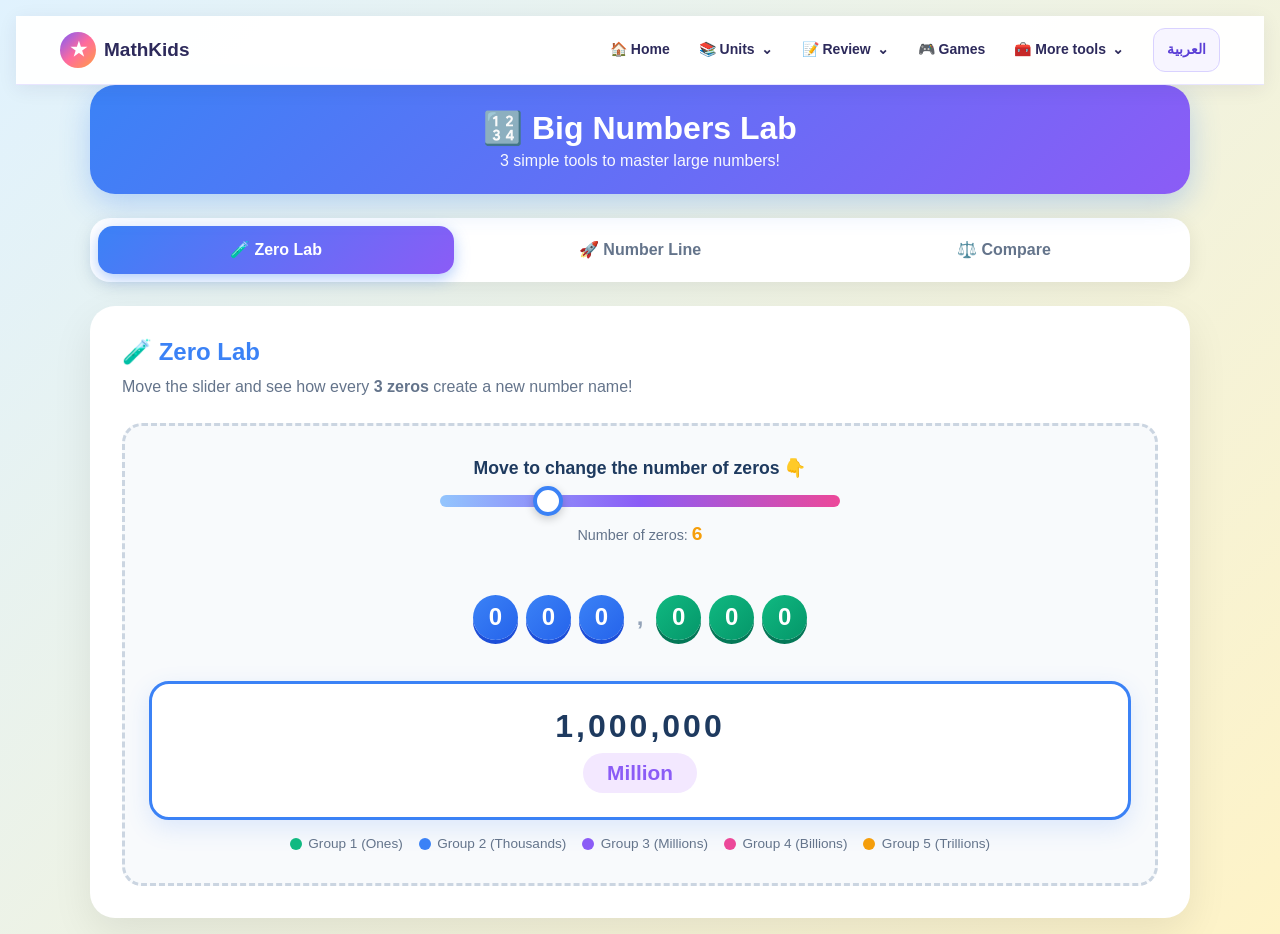
==== commit 4fa625ab: "js.css updates" ====
--- a/Big Numbers .html
+++ b/Big Numbers .html
@@ -6,517 +6,8 @@
 <title>🔢 Big Numbers Lab — مختبر الأعداد الكبيرة</title>
 <link rel="stylesheet" href="site-nav.css">
 <script src="site-nav.js" defer></script>
-<style>
-  * { margin: 0; padding: 0; box-sizing: border-box; }
-
-  body {
-    font-family: 'Segoe UI', Tahoma, Arial, sans-serif;
-    background: linear-gradient(135deg, #e0f2fe 0%, #fef3c7 100%);
-    min-height: 100vh;
-    padding: 1rem;
-    color: #1e3a5f;
-  }
-
-  /* لما اللغة عربي، نغير اتجاه الصفحة والخط */
-  body.lang-ar {
-    direction: rtl;
-    font-family: 'Segoe UI', Tahoma, 'Cairo', Arial, sans-serif;
-  }
-
-  .container {
-    max-width: 1100px;
-    margin: 0 auto;
-  }
-
-  header {
-    text-align: center;
-    padding: 1.5rem;
-    background: linear-gradient(135deg, #3b82f6, #8b5cf6);
-    color: white;
-    border-radius: 25px;
-    margin-bottom: 1.5rem;
-    box-shadow: 0 10px 30px rgba(59, 130, 246, 0.3);
-    position: relative;
-  }
-
-  header h1 { font-size: 2rem; margin-bottom: 0.3rem; }
-  header p { opacity: 0.95; font-size: 1rem; }
-
-  /* ===== Tool Tabs ===== */
-  .tabs {
-    display: flex;
-    gap: 0.5rem;
-    margin-bottom: 1.5rem;
-    background: white;
-    padding: 0.5rem;
-    border-radius: 20px;
-    box-shadow: 0 5px 20px rgba(0,0,0,0.08);
-    flex-wrap: wrap;
-  }
-
-  .tab-btn {
-    flex: 1;
-    min-width: 150px;
-    padding: 0.9rem 1rem;
-    border: none;
-    background: transparent;
-    color: #64748b;
-    font-size: 1rem;
-    font-weight: bold;
-    cursor: pointer;
-    border-radius: 15px;
-    transition: all 0.3s;
-    font-family: inherit;
-    display: flex;
-    align-items: center;
-    justify-content: center;
-    gap: 8px;
-  }
-
-  .tab-btn:hover { background: #f1f5f9; color: #3b82f6; }
-
-  .tab-btn.active {
-    background: linear-gradient(135deg, #3b82f6, #8b5cf6);
-    color: white;
-    box-shadow: 0 5px 15px rgba(59, 130, 246, 0.4);
-  }
-
-  /* ===== Tool Content ===== */
-  .tool {
-    background: white;
-    border-radius: 25px;
-    padding: 2rem;
-    box-shadow: 0 15px 40px rgba(0,0,0,0.08);
-    display: none;
-  }
-
-  .tool.active { display: block; animation: fadeIn 0.4s; }
-
-  @keyframes fadeIn {
-    from { opacity: 0; transform: translateY(10px); }
-    to { opacity: 1; transform: translateY(0); }
-  }
-
-  .tool h2 {
-    color: #3b82f6;
-    margin-bottom: 0.5rem;
-    font-size: 1.5rem;
-    display: flex;
-    align-items: center;
-    gap: 10px;
-  }
-
-  .tool .desc {
-    color: #64748b;
-    margin-bottom: 1.5rem;
-    font-size: 1rem;
-    line-height: 1.6;
-  }
-
-  /* ============================================
-     🛠️ Tool 1: Zero Lab
-     ============================================ */
-  .zero-lab {
-    background: #f8fafc;
-    border-radius: 20px;
-    padding: 2rem 1.5rem;
-    border: 3px dashed #cbd5e1;
-  }
-
-  .zero-slider {
-    display: flex;
-    flex-direction: column;
-    align-items: center;
-    gap: 1rem;
-    margin-bottom: 2rem;
-  }
-
-  .slider-label {
-    font-size: 1.1rem;
-    font-weight: bold;
-    color: #1e3a5f;
-  }
-
-  input[type="range"] {
-    width: 100%;
-    max-width: 400px;
-    height: 12px;
-    border-radius: 10px;
-    background: linear-gradient(90deg, #93c5fd, #8b5cf6, #ec4899);
-    outline: none;
-    cursor: pointer;
-    -webkit-appearance: none;
-  }
-
-  input[type="range"]::-webkit-slider-thumb {
-    -webkit-appearance: none;
-    width: 30px;
-    height: 30px;
-    border-radius: 50%;
-    background: white;
-    border: 4px solid #3b82f6;
-    cursor: pointer;
-    box-shadow: 0 3px 10px rgba(0,0,0,0.2);
-  }
-
-  .zeros-display {
-    display: flex;
-    flex-wrap: wrap;
-    justify-content: center;
-    gap: 0.5rem;
-    margin-bottom: 1.5rem;
-    min-height: 80px;
-    align-items: center;
-  }
-
-  .zero-bubble {
-    width: 45px;
-    height: 45px;
-    background: linear-gradient(135deg, #fbbf24, #f59e0b);
-    color: white;
-    border-radius: 50%;
-    display: flex;
-    align-items: center;
-    justify-content: center;
-    font-size: 1.5rem;
-    font-weight: bold;
-    box-shadow: 0 4px 0 #b45309, 0 8px 15px rgba(251, 191, 36, 0.3);
-    animation: pop 0.3s;
-  }
-
-  @keyframes pop {
-    0% { transform: scale(0); }
-    70% { transform: scale(1.2); }
-    100% { transform: scale(1); }
-  }
-
-  .group-separator {
-    color: #94a3b8;
-    font-size: 1.5rem;
-    font-weight: bold;
-    padding: 0 0.3rem;
-  }
-
-  .number-result {
-    text-align: center;
-    background: white;
-    border-radius: 20px;
-    padding: 1.5rem;
-    border: 3px solid #3b82f6;
-    box-shadow: 0 8px 25px rgba(59, 130, 246, 0.15);
-  }
-
-  .number-formatted {
-    font-size: 2rem;
-    font-weight: 900;
-    color: #1e3a5f;
-    letter-spacing: 3px;
-    margin-bottom: 0.5rem;
-    direction: ltr;      /* الأرقام دائمًا LTR */
-    unicode-bidi: isolate;
-    word-break: break-all;
-  }
-
-  .number-name {
-    font-size: 1.3rem;
-    color: #8b5cf6;
-    font-weight: bold;
-    padding: 0.5rem 1.5rem;
-    background: #f3e8ff;
-    border-radius: 30px;
-    display: inline-block;
-  }
-
-  .groups-legend {
-    display: flex;
-    justify-content: center;
-    gap: 1rem;
-    margin-top: 1rem;
-    flex-wrap: wrap;
-  }
-
-  .legend-item {
-    display: flex;
-    align-items: center;
-    gap: 0.4rem;
-    font-size: 0.85rem;
-    color: #64748b;
-  }
-
-  .legend-dot {
-    width: 12px;
-    height: 12px;
-    border-radius: 50%;
-  }
-
-  /* ============================================
-     🛠️ Tool 2: Number Line
-     ============================================ */
-  .line-tool {
-    background: #f0f9ff;
-    border-radius: 20px;
-    padding: 2rem 1.5rem;
-    border: 3px dashed #7dd3fc;
-  }
-
-  .number-input-area {
-    display: flex;
-    gap: 1rem;
-    justify-content: center;
-    flex-wrap: wrap;
-    margin-bottom: 2rem;
-    align-items: center;
-  }
-
-  .number-input-area label {
-    font-weight: bold;
-    color: #0369a1;
-  }
-
-  .number-input-area input {
-    padding: 0.7rem 1rem;
-    border: 2px solid #7dd3fc;
-    border-radius: 12px;
-    font-size: 1rem;
-    font-family: inherit;
-    width: 200px;
-    direction: ltr;      /* الأرقام دائمًا LTR */
-    text-align: center;
-  }
-
-  .number-input-area input:focus {
-    outline: none;
-    border-color: #3b82f6;
-    box-shadow: 0 0 0 3px rgba(59, 130, 246, 0.2);
-  }
-
-  .line-display {
-    position: relative;
-    margin: 3rem 0 2rem;
-    padding: 0 1rem;
-  }
-
-  .line-axis {
-    position: relative;
-    height: 6px;
-    background: #0369a1;
-    border-radius: 5px;
-    box-shadow: 0 3px 0 #075985;
-  }
-
-  .line-axis::after {
-    content: "";
-    position: absolute;
-    right: -8px;
-    top: -9px;
-    border-right: 20px solid #0369a1;
-    border-top: 12px solid transparent;
-    border-bottom: 12px solid transparent;
-  }
-
-  .line-ticks {
-    position: relative;
-    height: 60px;
-  }
-
-  .line-tick {
-    position: absolute;
-    top: 0;
-    width: 3px;
-    height: 20px;
-    background: #0369a1;
-    transform: translateX(-50%);
-  }
-
-  .line-tick-label {
-    position: absolute;
-    top: 25px;
-    transform: translateX(-50%);
-    font-size: 0.8rem;
-    color: #0369a1;
-    font-weight: bold;
-    white-space: nowrap;
-    background: white;
-    padding: 2px 6px;
-    border-radius: 8px;
-    border: 1px solid #bae6fd;
-    direction: ltr;
-  }
-
-  .line-rocket {
-    position: absolute;
-    top: -55px;
-    font-size: 2.5rem;
-    transform: translateX(-50%);
-    transition: left 0.8s cubic-bezier(0.34, 1.4, 0.64, 1);
-    filter: drop-shadow(0 5px 10px rgba(0,0,0,0.2));
-    z-index: 10;
-  }
-
-  .line-info {
-    text-align: center;
-    background: white;
-    padding: 1rem;
-    border-radius: 15px;
-    border: 2px solid #bae6fd;
-    margin-top: 1rem;
-    font-size: 1.1rem;
-    color: #0369a1;
-    font-weight: bold;
-    line-height: 1.6;
-  }
-
-  /* ============================================
-     🛠️ Tool 3: Comparison
-     ============================================ */
-  .compare-tool {
-    background: #fef3c7;
-    border-radius: 20px;
-    padding: 2rem 1.5rem;
-    border: 3px dashed #fbbf24;
-  }
-
-  .compare-row {
-    display: flex;
-    align-items: center;
-    justify-content: center;
-    gap: 1rem;
-    margin-bottom: 1.5rem;
-    flex-wrap: wrap;
-  }
-
-  .num-box {
-    background: white;
-    padding: 1rem 1.5rem;
-    border-radius: 15px;
-    font-size: 1.3rem;
-    font-weight: bold;
-    color: #1e3a5f;
-    border: 3px solid #94a3b8;
-    box-shadow: 0 4px 0 #94a3b8;
-    direction: ltr;      /* الأرقام دائمًا LTR */
-    unicode-bidi: isolate;
-    min-width: 140px;
-    text-align: center;
-  }
-
-  .num-box.highlight {
-    border-color: #10b981;
-    box-shadow: 0 4px 0 #10b981;
-    color: #065f46;
-    background: #ecfdf5;
-  }
-
-  .sign-btn {
-    width: 70px;
-    height: 70px;
-    border-radius: 50%;
-    border: 3px solid #94a3b8;
-    background: white;
-    font-size: 2rem;
-    font-weight: bold;
-    color: #64748b;
-    cursor: pointer;
-    transition: all 0.2s;
-    font-family: inherit;
-    box-shadow: 0 5px 0 #94a3b8;
-    display: flex;
-    align-items: center;
-    justify-content: center;
-  }
-
-  .sign-btn:hover {
-    transform: translateY(-3px);
-    box-shadow: 0 8px 0 #94a3b8;
-  }
-
-  .sign-btn.correct {
-    background: #10b981;
-    color: white;
-    border-color: #047857;
-    box-shadow: 0 5px 0 #047857;
-    animation: bounce 0.5s;
-  }
-
-  .sign-btn.wrong {
-    background: #ef4444;
-    color: white;
-    border-color: #b91c1c;
-    box-shadow: 0 5px 0 #b91c1c;
-    animation: shake 0.5s;
-  }
-
-  @keyframes bounce {
-    0%, 100% { transform: translateY(0); }
-    50% { transform: translateY(-15px); }
-  }
-
-  @keyframes shake {
-    0%, 100% { transform: translateX(0); }
-    25% { transform: translateX(-10px); }
-    75% { transform: translateX(10px); }
-  }
-
-  .compare-feedback {
-    text-align: center;
-    font-size: 1.2rem;
-    font-weight: bold;
-    padding: 1rem;
-    border-radius: 15px;
-    margin-top: 1rem;
-    min-height: 60px;
-    display: flex;
-    align-items: center;
-    justify-content: center;
-    transition: all 0.3s;
-  }
-
-  .compare-feedback.success {
-    background: #d1fae5;
-    color: #065f46;
-  }
-
-  .compare-feedback.error {
-    background: #fee2e2;
-    color: #991b1b;
-  }
-
-  .new-question {
-    display: block;
-    margin: 1.5rem auto 0;
-    padding: 0.9rem 2rem;
-    background: linear-gradient(135deg, #f59e0b, #ef4444);
-    color: white;
-    border: none;
-    border-radius: 50px;
-    font-size: 1.1rem;
-    font-weight: bold;
-    cursor: pointer;
-    font-family: inherit;
-    box-shadow: 0 5px 0 #b45309;
-    transition: all 0.2s;
-  }
-
-  .new-question:hover {
-    transform: translateY(-3px);
-    box-shadow: 0 8px 0 #b45309;
-  }
-
-  .new-question:active {
-    transform: translateY(3px);
-    box-shadow: 0 2px 0 #b45309;
-  }
-
-  /* Responsive */
-  @media (max-width: 700px) {
-    header h1 { font-size: 1.4rem; }
-    .tool { padding: 1.2rem; }
-    .number-formatted { font-size: 1.3rem; letter-spacing: 1px; }
-    .num-box { font-size: 1rem; padding: 0.7rem 1rem; min-width: 100px; }
-    .sign-btn { width: 55px; height: 55px; font-size: 1.5rem; }
-    .zero-bubble { width: 35px; height: 35px; font-size: 1.1rem; }
-  }
-</style>
+  <link rel="stylesheet" href="bigNumbers.css">
+  <script src="bigNumbers.js" defer></script>
 </head>
 <body>
 <div id="site-nav-root"></div>
@@ -549,9 +40,9 @@
       <div class="zero-slider">
         <div class="slider-label" data-i18n="sliderLabel">Move to change the number of zeros 👇</div>
         <input type="range" id="zeroSlider" min="3" max="15" value="6" step="3">
-        <div style="color:#64748b; font-size:0.9rem;">
+        <div class="zeros-label">
           <span data-i18n="zerosCountLabel">Number of zeros:</span>
-          <strong id="zerosCount" style="color:#f59e0b; font-size:1.2rem;">6</strong>
+          <strong id="zerosCount">6</strong>
         </div>
       </div>
 
@@ -564,23 +55,23 @@
 
       <div class="groups-legend">
         <div class="legend-item">
-          <div class="legend-dot" style="background:#10b981;"></div>
+          <div class="legend-dot legend-ones"></div>
           <span data-i18n="legendOnes">Group 1 (Ones)</span>
         </div>
         <div class="legend-item">
-          <div class="legend-dot" style="background:#3b82f6;"></div>
+          <div class="legend-dot legend-thousands"></div>
           <span data-i18n="legendThousands">Group 2 (Thousands)</span>
         </div>
         <div class="legend-item">
-          <div class="legend-dot" style="background:#8b5cf6;"></div>
+          <div class="legend-dot legend-millions"></div>
           <span data-i18n="legendMillions">Group 3 (Millions)</span>
         </div>
         <div class="legend-item">
-          <div class="legend-dot" style="background:#ec4899;"></div>
+          <div class="legend-dot legend-billions"></div>
           <span data-i18n="legendBillions">Group 4 (Billions)</span>
         </div>
         <div class="legend-item">
-          <div class="legend-dot" style="background:#f59e0b;"></div>
+          <div class="legend-dot legend-trillions"></div>
           <span data-i18n="legendTrillions">Group 5 (Trillions)</span>
         </div>
       </div>
@@ -602,11 +93,11 @@
       <div class="number-input-area">
         <label data-i18n="enterNumber">Enter a number:</label>
         <input type="text" id="numberInput" value="300000000" placeholder="e.g. 300000000">
-        <button class="new-question" style="margin:0; padding: 0.7rem 1.5rem;" id="drawBtn" data-i18n="drawBtn">🚀 Draw!</button>
+        <button class="new-question" id="drawBtn" data-i18n="drawBtn">🚀 Draw!</button>
       </div>
 
       <div class="line-display">
-        <div class="line-rocket" id="lineRocket" style="left: 0%;">🚀</div>
+        <div class="line-rocket" id="lineRocket">🚀</div>
         <div class="line-axis"></div>
         <div class="line-ticks" id="lineTicks"></div>
       </div>
@@ -647,370 +138,5 @@
 
 </div>
 
-<script>
-  // ============================================
-  // 🌐 الترجمة / i18n
-  // ============================================
-  const translations = {
-    en: {
-      title: '🔢 Big Numbers Lab',
-      subtitle: '3 simple tools to master large numbers!',
-      tabZeros: '🧪 Zero Lab',
-      tabLine: '🚀 Number Line',
-      tabCompare: '⚖️ Compare',
-      zerosTitle: '🧪 Zero Lab',
-      zerosDesc: 'Move the slider and see how every <strong>3 zeros</strong> create a new number name!',
-      sliderLabel: 'Move to change the number of zeros 👇',
-      zerosCountLabel: 'Number of zeros:',
-      legendOnes: 'Group 1 (Ones)',
-      legendThousands: 'Group 2 (Thousands)',
-      legendMillions: 'Group 3 (Millions)',
-      legendBillions: 'Group 4 (Billions)',
-      legendTrillions: 'Group 5 (Trillions)',
-      lineTitle: '🚀 Number Line',
-      lineDesc: "Type any big number, and we'll draw it on a number line to see where the rocket stops!",
-      enterNumber: 'Enter a number:',
-      drawBtn: '🚀 Draw!',
-      lineInfoDefault: 'Type a number and press "Draw"',
-      compareTitle: '⚖️ Compare',
-      compareDesc: 'Compare two numbers and pick the correct sign: <strong>&gt;</strong> (greater than), <strong>&lt;</strong> (less than), or <strong>=</strong> (equal to).',
-      comparePick: 'Pick the correct sign 👆',
-      newQuestion: '🎲 New Question',
-      // أسماء الأعداد
-      thousand: 'Thousand',
-      million: 'Million',
-      billion: 'Billion',
-      trillion: 'Trillion',
-      quadrillion: 'Quadrillion',
-      // رسائل
-      invalidNumber: '⚠️ Please enter a valid number greater than zero',
-      numberOnScale: (formatted, scaleName, percent) =>
-        `🎯 The number <strong>${formatted}</strong> on a scale from 0 to <strong>${scaleName}</strong><br>The rocket has traveled <strong>${percent}%</strong> of the journey`,
-      correctMsg: '🎉 Correct! You are a genius!',
-      wrongMsg: (sign) => `❌ Try again! The correct sign is ${sign}`,
-      langBtn: '🌐 العربية',
-    },
-    ar: {
-      title: '🔢 مختبر الأعداد الكبيرة',
-      subtitle: '٣ أدوات بسيطة لإتقان الأعداد الكبيرة!',
-      tabZeros: '🧪 مختبر الأصفار',
-      tabLine: '🚀 خط الأعداد',
-      tabCompare: '⚖️ قارن',
-      zerosTitle: '🧪 مختبر الأصفار',
-      zerosDesc: 'حرّك المؤشر وشاهد كيف كل <strong>٣ أصفار</strong> تصنع اسم عدد جديد!',
-      sliderLabel: 'حرّك لتغيير عدد الأصفار 👇',
-      zerosCountLabel: 'عدد الأصفار:',
-      legendOnes: 'المجموعة ١ (الآحاد)',
-      legendThousands: 'المجموعة ٢ (الآلاف)',
-      legendMillions: 'المجموعة ٣ (الملايين)',
-      legendBillions: 'المجموعة ٤ (المليارات)',
-      legendTrillions: 'المجموعة ٥ (التريليونات)',
-      lineTitle: '🚀 خط الأعداد',
-      lineDesc: 'اكتب أي عدد كبير، وسنرسمه على خط الأعداد لنرى أين يتوقف الصاروخ!',
-      enterNumber: 'أدخل عددًا:',
-      drawBtn: '🚀 ارسم!',
-      lineInfoDefault: 'اكتب عددًا واضغط "ارسم"',
-      compareTitle: '⚖️ قارن',
-      compareDesc: 'قارن بين عددين واختر الإشارة الصحيحة: <strong>&gt;</strong> (أكبر من)، <strong>&lt;</strong> (أصغر من)، أو <strong>=</strong> (يساوي).',
-      comparePick: 'اختر الإشارة الصحيحة 👆',
-      newQuestion: '🎲 سؤال جديد',
-      thousand: 'ألف',
-      million: 'مليون',
-      billion: 'مليار',
-      trillion: 'تريليون',
-      quadrillion: 'كوادريليون',
-      invalidNumber: '⚠️ من فضلك أدخل عددًا صحيحًا أكبر من صفر',
-      numberOnScale: (formatted, scaleName, percent) =>
-        `🎯 العدد <strong>${formatted}</strong> على مقياس من 0 إلى <strong>${scaleName}</strong><br>قطع الصاروخ <strong>${percent}%</strong> من الرحلة`,
-      correctMsg: '🎉 إجابة صحيحة! أنت عبقري!',
-      wrongMsg: (sign) => `❌ حاول مرة أخرى! الإشارة الصحيحة هي ${sign}`,
-      langBtn: '🌐 English',
-    }
-  };
-
-  let currentLang = 'en';
-  const t = (key) => translations[currentLang][key];
-
-  function applyLanguage(lang) {
-    currentLang = lang;
-    document.documentElement.lang = lang;
-    document.body.classList.toggle('lang-ar', lang === 'ar');
-    document.body.dir = lang === 'ar' ? 'rtl' : 'ltr';
-
-    // النصوص العادية
-    document.querySelectorAll('[data-i18n]').forEach(el => {
-      const key = el.dataset.i18n;
-      if (translations[lang][key] !== undefined) {
-        el.textContent = translations[lang][key];
-      }
-    });
-    // النصوص التي تحتوي HTML
-    document.querySelectorAll('[data-i18n-html]').forEach(el => {
-      const key = el.dataset.i18nHtml;
-      if (translations[lang][key] !== undefined) {
-        el.innerHTML = translations[lang][key];
-      }
-    });
-
-    // إعادة رسم العناصر الديناميكية باللغة الجديدة
-    updateZeros();
-    drawNumberLine();
-    generateQuestion(true); // true = لا نعيد اختيار أرقام جديدة، فقط نعيد تطبيق النصوص
-  }
-
-  window.addEventListener('mathkids:languagechange', event => {
-    if (event.detail.language !== currentLang) applyLanguage(event.detail.language);
-  });
-
-  // ============================================
-  // 🎯 Tabs
-  // ============================================
-  document.querySelectorAll('.tab-btn').forEach(btn => {
-    btn.addEventListener('click', () => {
-      document.querySelectorAll('.tab-btn').forEach(b => b.classList.remove('active'));
-      document.querySelectorAll('.tool').forEach(t => t.classList.remove('active'));
-      btn.classList.add('active');
-      document.getElementById('tool-' + btn.dataset.tool).classList.add('active');
-    });
-  });
-
-  // ============================================
-  // 🛠️ Tool 1: Zero Lab
-  // ============================================
-  const zeroSlider = document.getElementById('zeroSlider');
-  const zerosCount = document.getElementById('zerosCount');
-  const zerosDisplay = document.getElementById('zerosDisplay');
-  const formattedNumber = document.getElementById('formattedNumber');
-  const numberName = document.getElementById('numberName');
-
-  const groupColors = [
-    { bg: 'linear-gradient(135deg, #10b981, #059669)', shadow: '0 4px 0 #047857' },
-    { bg: 'linear-gradient(135deg, #3b82f6, #2563eb)', shadow: '0 4px 0 #1d4ed8' },
-    { bg: 'linear-gradient(135deg, #8b5cf6, #7c3aed)', shadow: '0 4px 0 #6d28d9' },
-    { bg: 'linear-gradient(135deg, #ec4899, #db2777)', shadow: '0 4px 0 #be185d' },
-    { bg: 'linear-gradient(135deg, #f59e0b, #d97706)', shadow: '0 4px 0 #b45309' }
-  ];
-
-  // مفاتيح أسماء الأعداد حسب عدد الأصفار
-  const numberNameKeys = {
-    3:  'thousand',
-    6:  'million',
-    9:  'billion',
-    12: 'trillion',
-    15: 'quadrillion'
-  };
-
-  function updateZeros() {
-    const count = parseInt(zeroSlider.value);
-    // الأرقام دائمًا إنجليزية (Western digits)
-    zerosCount.textContent = String(count);
-
-    zerosDisplay.innerHTML = '';
-
-    const groups = count / 3;
-
-    for (let g = 0; g < groups; g++) {
-      for (let i = 0; i < 3; i++) {
-        const bubble = document.createElement('div');
-        bubble.className = 'zero-bubble';
-        bubble.textContent = '0';
-        const colorIndex = groups - 1 - g;
-        bubble.style.background = groupColors[colorIndex].bg;
-        bubble.style.boxShadow = groupColors[colorIndex].shadow;
-        bubble.style.animationDelay = (g * 3 + i) * 0.05 + 's';
-        zerosDisplay.appendChild(bubble);
-      }
-
-      if (g < groups - 1) {
-        const sep = document.createElement('div');
-        sep.className = 'group-separator';
-        sep.textContent = ',';
-        zerosDisplay.appendChild(sep);
-      }
-    }
-
-    const numStr = '1' + '0'.repeat(count);
-    formattedNumber.textContent = formatWithCommas(numStr);
-
-    const key = numberNameKeys[count];
-    numberName.textContent = key ? t(key) : '...';
-  }
-
-  function formatWithCommas(numStr) {
-    // نستخدم الأرقام الإنجليزية دائمًا
-    return numStr.replace(/\B(?=(\d{3})+(?!\d))/g, ',');
-  }
-
-  zeroSlider.addEventListener('input', updateZeros);
-
-  // ============================================
-  // 🛠️ Tool 2: Number Line
-  // ============================================
-  const numberInput = document.getElementById('numberInput');
-  const drawBtn = document.getElementById('drawBtn');
-  const lineTicks = document.getElementById('lineTicks');
-  const lineRocket = document.getElementById('lineRocket');
-  const lineInfo = document.getElementById('lineInfo');
-
-  // أسماء المقاييس حسب اللغة
-  const scaleNames = {
-    en: {
-      b1: '1 Billion', b2: '2 Billion', b5: '5 Billion', b10: '10 Billion',
-      m1: '1 Million', m10: '10 Million', m100: '100 Million', mB: '1 Billion',
-      t10: '10 Thousand', t100: '100 Thousand', tM: '1 Million',
-      hundred: '100'
-    },
-    ar: {
-      b1: 'مليار واحد', b2: 'ملياران', b5: '٥ مليارات', b10: '١٠ مليارات',
-      m1: 'مليون واحد', m10: '١٠ ملايين', m100: '١٠٠ مليون', mB: 'مليار واحد',
-      t10: '١٠ آلاف', t100: '١٠٠ ألف', tM: 'مليون واحد',
-      hundred: '١٠٠'
-    }
-  };
-
-  function drawNumberLine() {
-    let num = parseFloat(numberInput.value.replace(/,/g, ''));
-
-    if (isNaN(num) || num <= 0) {
-      lineInfo.textContent = t('invalidNumber');
-      return;
-    }
-
-    let max, step, scaleKey;
-
-    if (num >= 1_000_000_000) {
-      const billions = num / 1_000_000_000;
-      if (billions <= 1) { max = 1_000_000_000; step = 200_000_000; scaleKey = 'b1'; }
-      else if (billions <= 2) { max = 2_000_000_000; step = 400_000_000; scaleKey = 'b2'; }
-      else if (billions <= 5) { max = 5_000_000_000; step = 1_000_000_000; scaleKey = 'b5'; }
-      else { max = 10_000_000_000; step = 2_000_000_000; scaleKey = 'b10'; }
-    } else if (num >= 1_000_000) {
-      const millions = num / 1_000_000;
-      if (millions <= 1) { max = 1_000_000; step = 200_000; scaleKey = 'm1'; }
-      else if (millions <= 10) { max = 10_000_000; step = 1_000_000; scaleKey = 'm10'; }
-      else if (millions <= 100) { max = 100_000_000; step = 10_000_000; scaleKey = 'm100'; }
-      else { max = 1_000_000_000; step = 100_000_000; scaleKey = 'mB'; }
-    } else if (num >= 1_000) {
-      const thousands = num / 1_000;
-      if (thousands <= 10) { max = 10_000; step = 2_000; scaleKey = 't10'; }
-      else if (thousands <= 100) { max = 100_000; step = 20_000; scaleKey = 't100'; }
-      else { max = 1_000_000; step = 200_000; scaleKey = 'tM'; }
-    } else {
-      max = 100; step = 20; scaleKey = 'hundred';
-    }
-
-    const scaleName = scaleNames[currentLang][scaleKey];
-
-    lineTicks.innerHTML = '';
-    const tickCount = max / step;
-    for (let i = 0; i <= tickCount; i++) {
-      const value = i * step;
-      const percent = (value / max) * 100;
-
-      const tick = document.createElement('div');
-      tick.className = 'line-tick';
-      tick.style.left = percent + '%';
-      lineTicks.appendChild(tick);
-
-      const label = document.createElement('div');
-      label.className = 'line-tick-label';
-      label.style.left = percent + '%';
-      label.textContent = formatShort(value);
-      lineTicks.appendChild(label);
-    }
-
-    const rocketPercent = Math.min(100, Math.max(0, (num / max) * 100));
-    lineRocket.style.left = rocketPercent + '%';
-
-    const percentOfScale = Math.round((num / max) * 100);
-    // الأرقام دائمًا إنجليزية
-    lineInfo.innerHTML = t('numberOnScale')(formatWithCommas(String(num)), scaleName, percentOfScale);
-  }
-
-  function formatShort(num) {
-    // نستخدم الاختصارات الإنجليزية دائمًا (K, M, B) للحفاظ على الأرقام لاتينية
-    if (num >= 1_000_000_000) return (num / 1_000_000_000) + 'B';
-    if (num >= 1_000_000) return (num / 1_000_000) + 'M';
-    if (num >= 1_000) return (num / 1_000) + 'K';
-    return num.toString();
-  }
-
-  drawBtn.addEventListener('click', drawNumberLine);
-  numberInput.addEventListener('keypress', e => {
-    if (e.key === 'Enter') drawNumberLine();
-  });
-
-  // ============================================
-  // 🛠️ Tool 3: Comparison
-  // ============================================
-  const numLeft = document.getElementById('numLeft');
-  const numRight = document.getElementById('numRight');
-  const compareFeedback = document.getElementById('compareFeedback');
-  const signBtns = document.querySelectorAll('.sign-btn');
-  const newQuestionBtn = document.getElementById('newQuestionBtn');
-
-  let currentAnswer = null;
-  let currentPair = null;
-
-  const numberPairs = [
-    [110950000, 111095000],
-    [213610000, 203161000],
-    [5000000, 5000000],
-    [900000000, 899999999],
-    [1500000000, 1500000000],
-    [75000000, 750000000],
-    [1000000, 999999],
-    [2500000000, 2500000000]
-  ];
-
-  function generateQuestion(keepPair = false) {
-    if (!keepPair || !currentPair) {
-      currentPair = numberPairs[Math.floor(Math.random() * numberPairs.length)];
-    }
-    const [left, right] = currentPair;
-
-    // الأرقام دائمًا إنجليزية
-    numLeft.textContent = formatWithCommas(String(left));
-    numRight.textContent = formatWithCommas(String(right));
-
-    if (left > right) currentAnswer = '>';
-    else if (left < right) currentAnswer = '<';
-    else currentAnswer = '=';
-
-    signBtns.forEach(btn => {
-      btn.classList.remove('correct', 'wrong');
-    });
-
-    compareFeedback.textContent = t('comparePick');
-    compareFeedback.className = 'compare-feedback';
-  }
-
-  signBtns.forEach(btn => {
-    btn.addEventListener('click', () => {
-      const chosen = btn.dataset.sign;
-      signBtns.forEach(b => b.classList.remove('correct', 'wrong'));
-
-      if (chosen === currentAnswer) {
-        btn.classList.add('correct');
-        compareFeedback.textContent = t('correctMsg');
-        compareFeedback.className = 'compare-feedback success';
-      } else {
-        btn.classList.add('wrong');
-        const correctBtn = Array.from(signBtns).find(b => b.dataset.sign === currentAnswer);
-        if (correctBtn) correctBtn.classList.add('correct');
-        compareFeedback.textContent = t('wrongMsg')(currentAnswer);
-        compareFeedback.className = 'compare-feedback error';
-      }
-    });
-  });
-
-  newQuestionBtn.addEventListener('click', () => generateQuestion(false));
-
-  // ============================================
-  // 🚀 التهيئة الأولى
-  // ============================================
-  applyLanguage('en');
-  setTimeout(() => { drawNumberLine(); }, 100);
-</script>
 </body>
 </html>
--- a/bigNumbers.css
+++ b/bigNumbers.css
@@ -0,0 +1,519 @@
+* { margin: 0; padding: 0; box-sizing: border-box; }
+
+  body {
+    font-family: 'Segoe UI', Tahoma, Arial, sans-serif;
+    background: linear-gradient(135deg, #e0f2fe 0%, #fef3c7 100%);
+    min-height: 100vh;
+    padding: 1rem;
+    color: #1e3a5f;
+  }
+
+  /* لما اللغة عربي، نغير اتجاه الصفحة والخط */
+  body.lang-ar {
+    direction: rtl;
+    font-family: 'Segoe UI', Tahoma, 'Cairo', Arial, sans-serif;
+  }
+
+  .container {
+    max-width: 1100px;
+    margin: 0 auto;
+  }
+
+  header {
+    text-align: center;
+    padding: 1.5rem;
+    background: linear-gradient(135deg, #3b82f6, #8b5cf6);
+    color: white;
+    border-radius: 25px;
+    margin-bottom: 1.5rem;
+    box-shadow: 0 10px 30px rgba(59, 130, 246, 0.3);
+    position: relative;
+  }
+
+  header h1 { font-size: 2rem; margin-bottom: 0.3rem; }
+  header p { opacity: 0.95; font-size: 1rem; }
+
+  /* ===== Tool Tabs ===== */
+  .tabs {
+    display: flex;
+    gap: 0.5rem;
+    margin-bottom: 1.5rem;
+    background: white;
+    padding: 0.5rem;
+    border-radius: 20px;
+    box-shadow: 0 5px 20px rgba(0,0,0,0.08);
+    flex-wrap: wrap;
+  }
+
+  .tab-btn {
+    flex: 1;
+    min-width: 150px;
+    padding: 0.9rem 1rem;
+    border: none;
+    background: transparent;
+    color: #64748b;
+    font-size: 1rem;
+    font-weight: bold;
+    cursor: pointer;
+    border-radius: 15px;
+    transition: all 0.3s;
+    font-family: inherit;
+    display: flex;
+    align-items: center;
+    justify-content: center;
+    gap: 8px;
+  }
+
+  .tab-btn:hover { background: #f1f5f9; color: #3b82f6; }
+
+  .tab-btn.active {
+    background: linear-gradient(135deg, #3b82f6, #8b5cf6);
+    color: white;
+    box-shadow: 0 5px 15px rgba(59, 130, 246, 0.4);
+  }
+
+  /* ===== Tool Content ===== */
+  .tool {
+    background: white;
+    border-radius: 25px;
+    padding: 2rem;
+    box-shadow: 0 15px 40px rgba(0,0,0,0.08);
+    display: none;
+  }
+
+  .tool.active { display: block; animation: fadeIn 0.4s; }
+
+  @keyframes fadeIn {
+    from { opacity: 0; transform: translateY(10px); }
+    to { opacity: 1; transform: translateY(0); }
+  }
+
+  .tool h2 {
+    color: #3b82f6;
+    margin-bottom: 0.5rem;
+    font-size: 1.5rem;
+    display: flex;
+    align-items: center;
+    gap: 10px;
+  }
+
+  .tool .desc {
+    color: #64748b;
+    margin-bottom: 1.5rem;
+    font-size: 1rem;
+    line-height: 1.6;
+  }
+
+  /* ============================================
+     🛠️ Tool 1: Zero Lab
+     ============================================ */
+  .zero-lab {
+    background: #f8fafc;
+    border-radius: 20px;
+    padding: 2rem 1.5rem;
+    border: 3px dashed #cbd5e1;
+  }
+
+  .zero-slider {
+    display: flex;
+    flex-direction: column;
+    align-items: center;
+    gap: 1rem;
+    margin-bottom: 2rem;
+  }
+
+  .slider-label {
+    font-size: 1.1rem;
+    font-weight: bold;
+    color: #1e3a5f;
+  }
+
+  input[type="range"] {
+    width: 100%;
+    max-width: 400px;
+    height: 12px;
+    border-radius: 10px;
+    background: linear-gradient(90deg, #93c5fd, #8b5cf6, #ec4899);
+    outline: none;
+    cursor: pointer;
+    -webkit-appearance: none;
+  }
+
+  input[type="range"]::-webkit-slider-thumb {
+    -webkit-appearance: none;
+    width: 30px;
+    height: 30px;
+    border-radius: 50%;
+    background: white;
+    border: 4px solid #3b82f6;
+    cursor: pointer;
+    box-shadow: 0 3px 10px rgba(0,0,0,0.2);
+  }
+
+  .zeros-display {
+    display: flex;
+    flex-wrap: wrap;
+    justify-content: center;
+    gap: 0.5rem;
+    margin-bottom: 1.5rem;
+    min-height: 80px;
+    align-items: center;
+  }
+
+  .zero-bubble {
+    width: 45px;
+    height: 45px;
+    background: linear-gradient(135deg, #fbbf24, #f59e0b);
+    color: white;
+    border-radius: 50%;
+    display: flex;
+    align-items: center;
+    justify-content: center;
+    font-size: 1.5rem;
+    font-weight: bold;
+    box-shadow: 0 4px 0 #b45309, 0 8px 15px rgba(251, 191, 36, 0.3);
+    animation: pop 0.3s;
+  }
+
+  @keyframes pop {
+    0% { transform: scale(0); }
+    70% { transform: scale(1.2); }
+    100% { transform: scale(1); }
+  }
+
+  .group-separator {
+    color: #94a3b8;
+    font-size: 1.5rem;
+    font-weight: bold;
+    padding: 0 0.3rem;
+  }
+
+  .number-result {
+    text-align: center;
+    background: white;
+    border-radius: 20px;
+    padding: 1.5rem;
+    border: 3px solid #3b82f6;
+    box-shadow: 0 8px 25px rgba(59, 130, 246, 0.15);
+  }
+
+  .number-formatted {
+    font-size: 2rem;
+    font-weight: 900;
+    color: #1e3a5f;
+    letter-spacing: 3px;
+    margin-bottom: 0.5rem;
+    direction: ltr;      /* الأرقام دائمًا LTR */
+    unicode-bidi: isolate;
+    word-break: break-all;
+  }
+
+  .number-name {
+    font-size: 1.3rem;
+    color: #8b5cf6;
+    font-weight: bold;
+    padding: 0.5rem 1.5rem;
+    background: #f3e8ff;
+    border-radius: 30px;
+    display: inline-block;
+  }
+
+  .groups-legend {
+    display: flex;
+    justify-content: center;
+    gap: 1rem;
+    margin-top: 1rem;
+    flex-wrap: wrap;
+  }
+
+  .legend-item {
+    display: flex;
+    align-items: center;
+    gap: 0.4rem;
+    font-size: 0.85rem;
+    color: #64748b;
+  }
+
+  .legend-dot {
+    width: 12px;
+    height: 12px;
+    border-radius: 50%;
+  }
+
+  /* ============================================
+     🛠️ Tool 2: Number Line
+     ============================================ */
+  .line-tool {
+    background: #f0f9ff;
+    border-radius: 20px;
+    padding: 2rem 1.5rem;
+    border: 3px dashed #7dd3fc;
+  }
+
+  .number-input-area {
+    display: flex;
+    gap: 1rem;
+    justify-content: center;
+    flex-wrap: wrap;
+    margin-bottom: 2rem;
+    align-items: center;
+  }
+
+  .number-input-area label {
+    font-weight: bold;
+    color: #0369a1;
+  }
+
+  .number-input-area input {
+    padding: 0.7rem 1rem;
+    border: 2px solid #7dd3fc;
+    border-radius: 12px;
+    font-size: 1rem;
+    font-family: inherit;
+    width: 200px;
+    direction: ltr;      /* الأرقام دائمًا LTR */
+    text-align: center;
+  }
+
+  .number-input-area input:focus {
+    outline: none;
+    border-color: #3b82f6;
+    box-shadow: 0 0 0 3px rgba(59, 130, 246, 0.2);
+  }
+
+  .line-display {
+    position: relative;
+    margin: 3rem 0 2rem;
+    padding: 0 1rem;
+  }
+
+  .line-axis {
+    position: relative;
+    height: 6px;
+    background: #0369a1;
+    border-radius: 5px;
+    box-shadow: 0 3px 0 #075985;
+  }
+
+  .line-axis::after {
+    content: "";
+    position: absolute;
+    right: -8px;
+    top: -9px;
+    border-right: 20px solid #0369a1;
+    border-top: 12px solid transparent;
+    border-bottom: 12px solid transparent;
+  }
+
+  .line-ticks {
+    position: relative;
+    height: 60px;
+  }
+
+  .line-tick {
+    position: absolute;
+    top: 0;
+    width: 3px;
+    height: 20px;
+    background: #0369a1;
+    transform: translateX(-50%);
+  }
+
+  .line-tick-label {
+    position: absolute;
+    top: 25px;
+    transform: translateX(-50%);
+    font-size: 0.8rem;
+    color: #0369a1;
+    font-weight: bold;
+    white-space: nowrap;
+    background: white;
+    padding: 2px 6px;
+    border-radius: 8px;
+    border: 1px solid #bae6fd;
+    direction: ltr;
+  }
+
+  .line-rocket {
+    position: absolute;
+    top: -55px;
+    font-size: 2.5rem;
+    transform: translateX(-50%);
+    transition: left 0.8s cubic-bezier(0.34, 1.4, 0.64, 1);
+    filter: drop-shadow(0 5px 10px rgba(0,0,0,0.2));
+    z-index: 10;
+  }
+
+  .line-info {
+    text-align: center;
+    background: white;
+    padding: 1rem;
+    border-radius: 15px;
+    border: 2px solid #bae6fd;
+    margin-top: 1rem;
+    font-size: 1.1rem;
+    color: #0369a1;
+    font-weight: bold;
+    line-height: 1.6;
+  }
+
+  /* ============================================
+     🛠️ Tool 3: Comparison
+     ============================================ */
+  .compare-tool {
+    background: #fef3c7;
+    border-radius: 20px;
+    padding: 2rem 1.5rem;
+    border: 3px dashed #fbbf24;
+  }
+
+  .compare-row {
+    display: flex;
+    align-items: center;
+    justify-content: center;
+    gap: 1rem;
+    margin-bottom: 1.5rem;
+    flex-wrap: wrap;
+  }
+
+  .num-box {
+    background: white;
+    padding: 1rem 1.5rem;
+    border-radius: 15px;
+    font-size: 1.3rem;
+    font-weight: bold;
+    color: #1e3a5f;
+    border: 3px solid #94a3b8;
+    box-shadow: 0 4px 0 #94a3b8;
+    direction: ltr;      /* الأرقام دائمًا LTR */
+    unicode-bidi: isolate;
+    min-width: 140px;
+    text-align: center;
+  }
+
+  .num-box.highlight {
+    border-color: #10b981;
+    box-shadow: 0 4px 0 #10b981;
+    color: #065f46;
+    background: #ecfdf5;
+  }
+
+  .sign-btn {
+    width: 70px;
+    height: 70px;
+    border-radius: 50%;
+    border: 3px solid #94a3b8;
+    background: white;
+    font-size: 2rem;
+    font-weight: bold;
+    color: #64748b;
+    cursor: pointer;
+    transition: all 0.2s;
+    font-family: inherit;
+    box-shadow: 0 5px 0 #94a3b8;
+    display: flex;
+    align-items: center;
+    justify-content: center;
+  }
+
+  .sign-btn:hover {
+    transform: translateY(-3px);
+    box-shadow: 0 8px 0 #94a3b8;
+  }
+
+  .sign-btn.correct {
+    background: #10b981;
+    color: white;
+    border-color: #047857;
+    box-shadow: 0 5px 0 #047857;
+    animation: bounce 0.5s;
+  }
+
+  .sign-btn.wrong {
+    background: #ef4444;
+    color: white;
+    border-color: #b91c1c;
+    box-shadow: 0 5px 0 #b91c1c;
+    animation: shake 0.5s;
+  }
+
+  @keyframes bounce {
+    0%, 100% { transform: translateY(0); }
+    50% { transform: translateY(-15px); }
+  }
+
+  @keyframes shake {
+    0%, 100% { transform: translateX(0); }
+    25% { transform: translateX(-10px); }
+    75% { transform: translateX(10px); }
+  }
+
+  .compare-feedback {
+    text-align: center;
+    font-size: 1.2rem;
+    font-weight: bold;
+    padding: 1rem;
+    border-radius: 15px;
+    margin-top: 1rem;
+    min-height: 60px;
+    display: flex;
+    align-items: center;
+    justify-content: center;
+    transition: all 0.3s;
+  }
+
+  .compare-feedback.success {
+    background: #d1fae5;
+    color: #065f46;
+  }
+
+  .compare-feedback.error {
+    background: #fee2e2;
+    color: #991b1b;
+  }
+
+  .new-question {
+    display: block;
+    margin: 1.5rem auto 0;
+    padding: 0.9rem 2rem;
+    background: linear-gradient(135deg, #f59e0b, #ef4444);
+    color: white;
+    border: none;
+    border-radius: 50px;
+    font-size: 1.1rem;
+    font-weight: bold;
+    cursor: pointer;
+    font-family: inherit;
+    box-shadow: 0 5px 0 #b45309;
+    transition: all 0.2s;
+  }
+
+  .new-question:hover {
+    transform: translateY(-3px);
+    box-shadow: 0 8px 0 #b45309;
+  }
+
+  .new-question:active {
+    transform: translateY(3px);
+    box-shadow: 0 2px 0 #b45309;
+  }
+
+  /* Responsive */
+  @media (max-width: 700px) {
+    header h1 { font-size: 1.4rem; }
+    .tool { padding: 1.2rem; }
+    .number-formatted { font-size: 1.3rem; letter-spacing: 1px; }
+    .num-box { font-size: 1rem; padding: 0.7rem 1rem; min-width: 100px; }
+    .sign-btn { width: 55px; height: 55px; font-size: 1.5rem; }
+    .zero-bubble { width: 35px; height: 35px; font-size: 1.1rem; }
+  }
+/* Page component classes extracted from inline styles */
+.zeros-label { color: #64748b; font-size: 0.9rem; }
+.zeros-label strong { color: #f59e0b; font-size: 1.2rem; }
+.legend-ones { background: #10b981; }
+.legend-thousands { background: #3b82f6; }
+.legend-millions { background: #8b5cf6; }
+.legend-billions { background: #ec4899; }
+.legend-trillions { background: #f59e0b; }
+.new-question { margin: 0; padding: 0.7rem 1.5rem; }
+.line-rocket { left: 0%; }
